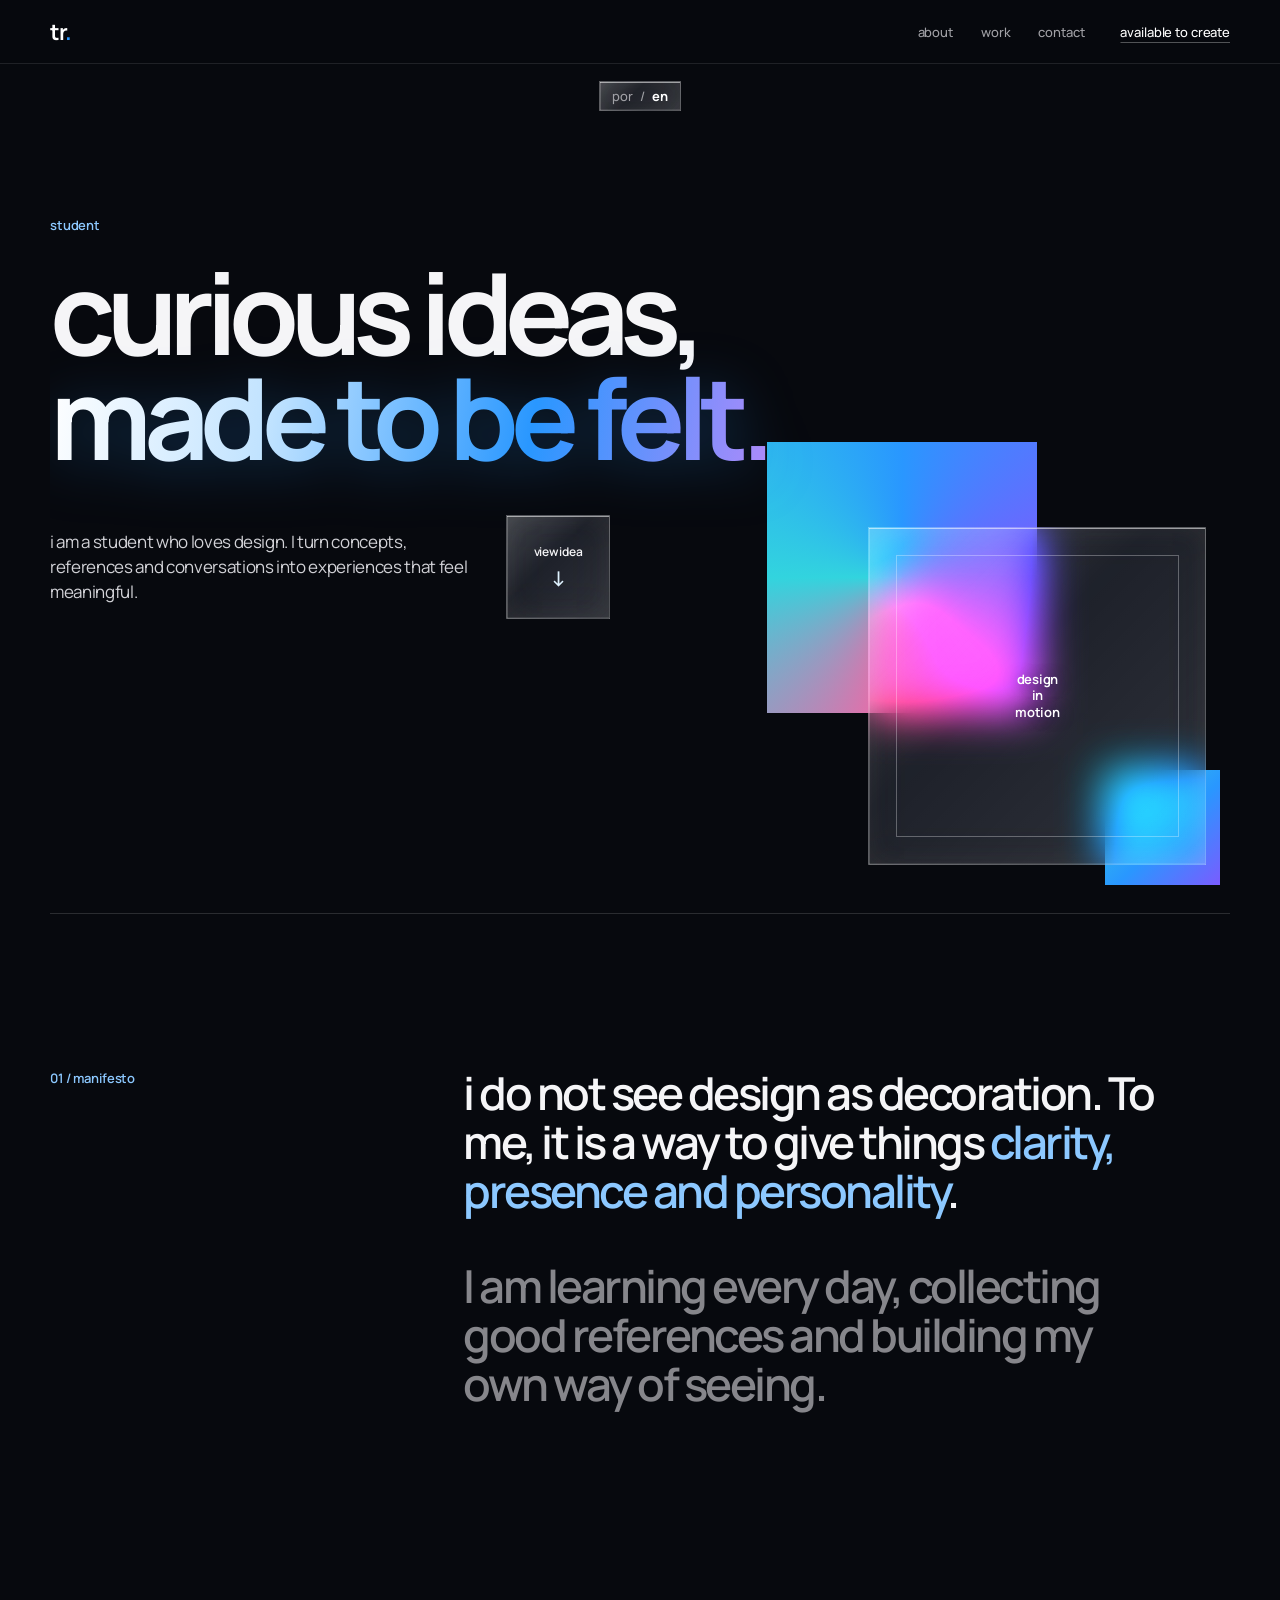
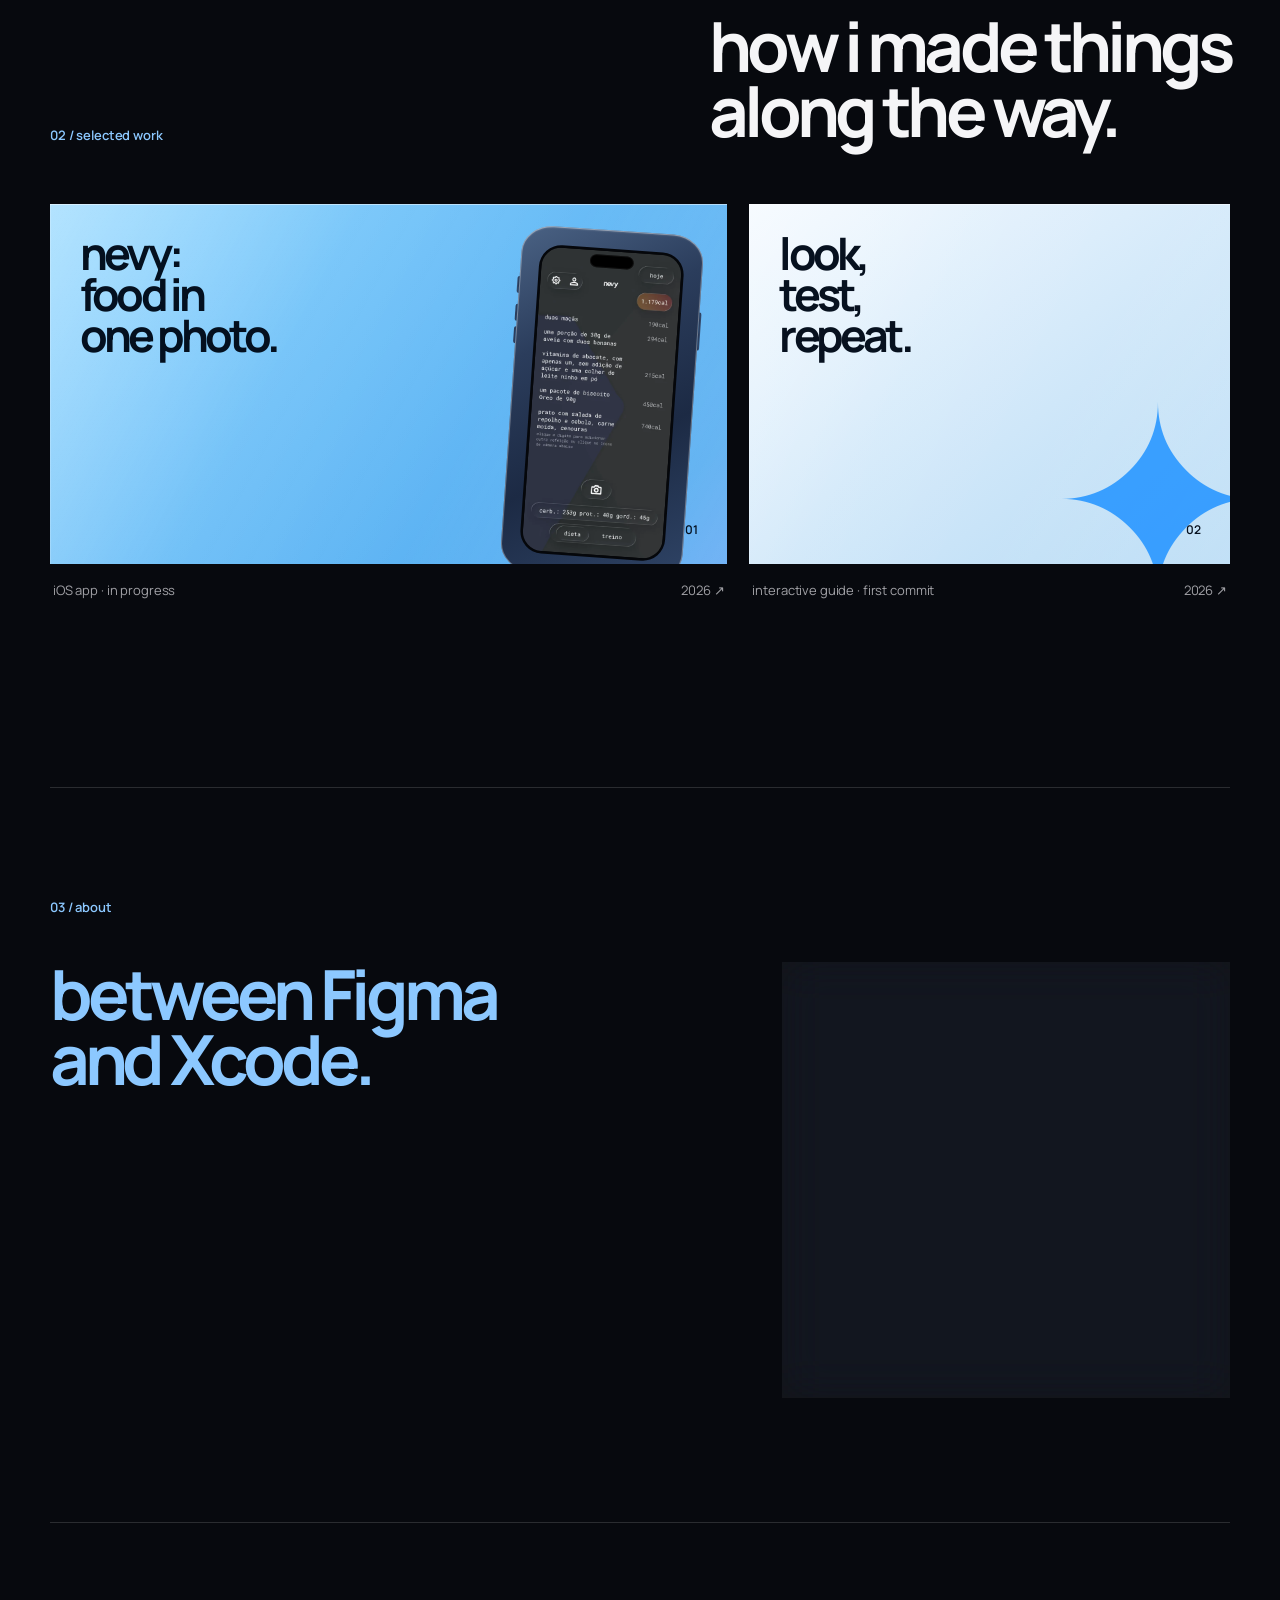
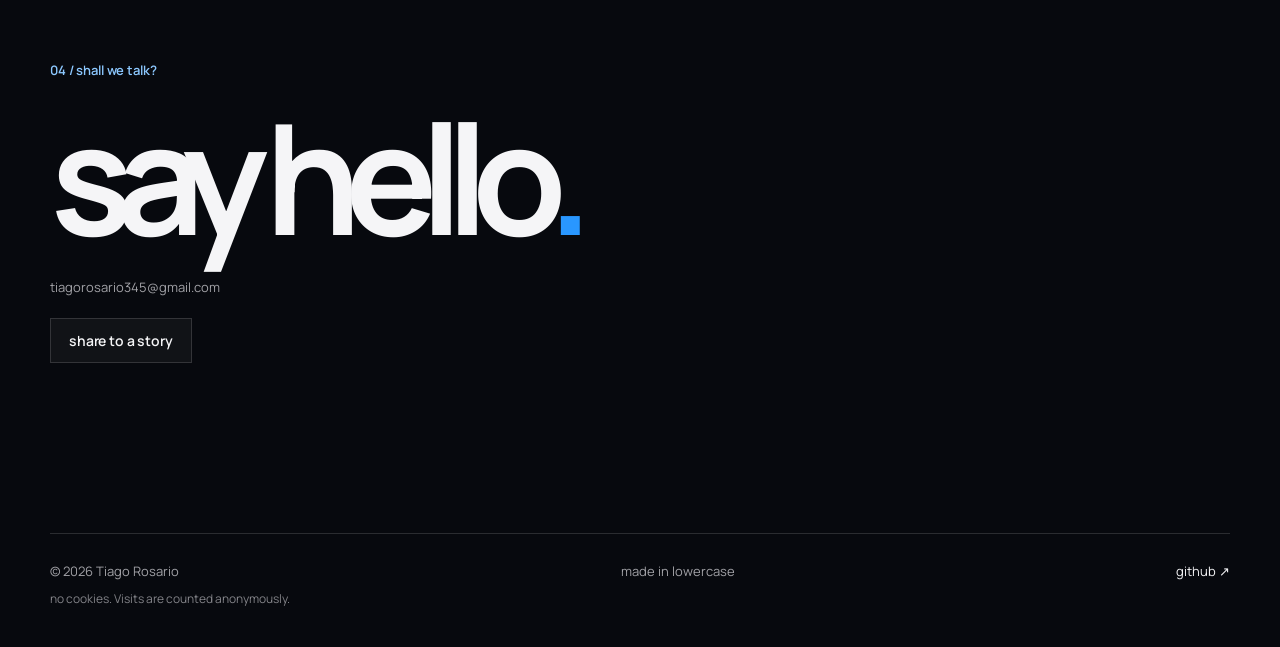
==== index.html @ 3b285ebf "nevy landing: moldura do aparelho mais fina, remove eyebrow do topo e item 'sem rastreamento' Co-Aut" ====
<!doctype html>
<html lang="pt-br">
  <head>
    <meta charset="UTF-8" />
    <meta name="viewport" content="width=device-width, initial-scale=1.0" />
    <title data-i18n="title.index">Tiago Rosario · portfólio</title>
    <meta name="description" content="portfólio de Tiago Rosario, estudante de Ciência da Computação que desenha e programa. Destaque para o nevy, um app iOS em construção." data-i18n-attr="content:meta.index" />
    <link rel="canonical" href="https://tithr.github.io/portfolio/" />
    <meta property="og:type" content="website" />
    <meta property="og:site_name" content="Tiago Rosario" />
    <meta property="og:locale" content="pt_BR" />
    <meta property="og:locale:alternate" content="en_US" />
    <meta property="og:url" content="https://tithr.github.io/portfolio/" />
    <meta property="og:title" content="Tiago Rosario · portfólio" />
    <meta property="og:description" content="estudante de Ciência da Computação que desenha e programa. Destaque para o nevy, um app iOS em construção." />
    <meta property="og:image" content="https://tithr.github.io/portfolio/img/og/home.jpg" />
    <meta property="og:image:width" content="1200" />
    <meta property="og:image:height" content="630" />
    <meta property="og:image:alt" content="ideias curiosas, feitas para sentir. Portfólio de Tiago Rosario, com a tela do nevy." />
    <meta name="twitter:card" content="summary_large_image" />
    <meta name="theme-color" content="#07090e" />
    <link rel="icon" type="image/svg+xml" href="favicon.svg" />
    <link rel="preload" href="fonts/manrope.woff2" as="font" type="font/woff2" crossorigin />
    <link rel="stylesheet" href="styles.css?v=41" />
    <script type="application/ld+json">
      {
        "@context": "https://schema.org",
        "@type": "Person",
        "name": "Tiago Rosario",
        "url": "https://tithr.github.io/portfolio/",
        "description": "Estudante de Ciência da Computação no Espírito Santo, entre o design e o desenvolvimento iOS.",
        "knowsAbout": ["SwiftUI", "iOS", "UI/UX", "Figma", "HTML", "CSS", "JavaScript"],
        "sameAs": ["https://github.com/tithr"]
      }
    </script>
  </head>
  <body>
    <a class="skip" href="#conteudo" data-i18n="skip">pular para o conteúdo</a>
    <header class="nav wrap">
      <a class="mark" href="#inicio" aria-label="voltar ao início" data-i18n-attr="aria-label:aria.home">tr<span>.</span></a>
      <nav aria-label="navegação principal" data-i18n-attr="aria-label:aria.nav">
        <a href="#sobre" data-i18n="nav.about">sobre</a>
        <a href="#trabalhos" data-i18n="nav.work">trabalhos</a>
        <a href="#contato" data-i18n="nav.contact">contato</a>
      </nav>
      <a class="status" href="#contato" data-i18n="nav.status">disponível para criar</a>
    </header>
    <div class="lang-switch" role="group" aria-label="idioma" data-i18n-attr="aria-label:aria.lang"><button type="button" data-lang="pt" aria-pressed="true">por</button><span>/</span><button type="button" data-lang="en" aria-pressed="false">en</button></div>

    <main id="conteudo">
      <section class="hero wrap" id="inicio">
        <p class="eyebrow" data-i18n="hero.eyebrow">estudante</p>
        <h1 data-i18n="hero.title">ideias curiosas,<br /><em>feitas para sentir.</em></h1>
        <div class="hero-bottom">
          <p data-i18n="hero.text">sou estudante e apaixonado por design. Gosto de transformar conceitos, referências e conversas em experiências que fazem sentido.</p>
          <a class="round-link" href="#trabalhos" data-i18n="hero.cta">ver ideia <span>↓</span></a>
        </div>
        <div class="orb" aria-hidden="true"><span data-i18n="hero.orb">design<br />em<br />movimento</span></div>
      </section>

      <section class="intro wrap" id="manifesto">
        <p class="eyebrow" data-i18n="intro.eyebrow">01 / manifesto</p>
        <div class="intro-copy">
          <p data-i18n="intro.p1">não vejo o design como decoração. Para mim, ele é uma forma de <strong>dar clareza, presença e personalidade</strong> às coisas.</p>
          <p data-i18n="intro.p2">Estou aprendendo todos os dias, colecionando boas referências e criando meu próprio jeito de olhar.</p>
        </div>
      </section>

      <section class="work wrap" id="trabalhos">
        <div class="section-title">
          <p class="eyebrow" data-i18n="work.eyebrow">02 / selecionados</p>
          <h2 data-i18n="work.title">como fiz<br />por aí.</h2>
        </div>
        <div class="projects">
          <a class="project project-one" href="nevy">
            <div class="project-art"><span data-i18n="p1.art">nevy:<br />comida<br />numa foto.</span><span class="phone project-shot"><span class="phone-screen"><img src="img/nevy/03-hoje.webp" alt="" width="402" height="874" loading="lazy" /></span></span><b>01</b></div>
            <div class="project-info"><span data-i18n="p1.info">app iOS · em construção</span><span>2026 ↗</span></div>
          </a>
          <a class="project project-three" href="primeiro-commit">
            <div class="project-art"><span data-i18n="p3.art">olhar,<br />testar,<br />refazer.</span><b>02</b></div>
            <div class="project-info"><span data-i18n="p3.info">guia interativo · primeiro commit</span><span>2026 ↗</span></div>
          </a>
        </div>
      </section>

      <section class="nevy wrap" id="sobre">
        <p class="eyebrow" data-i18n="about.eyebrow">03 / sobre</p>
        <div class="nevy-grid">
          <h2 data-i18n="about.title">entre o Figma<br />e o Xcode.</h2>
          <div>
            <p data-i18n="about.p1">sou Tiago, estudante de Ciência da Computação no Espírito Santo. Aprendi Swift e SwiftUI do zero construindo o <strong>nevy</strong>, e é nele que dá para ver como eu trabalho: desenho a tela, escrevo o código e testo até fazer sentido.</p>
            <p data-i18n="about.p2">uso este site para mostrar o processo, não só o resultado.</p>
            <dl class="about-stack">
              <dt data-i18n="about.stack.t">uso no dia a dia</dt>
              <dd data-i18n="about.stack.d">SwiftUI, Xcode, Figma, HTML, CSS, JavaScript e git</dd>
            </dl>
            <div class="about-links">
              <a class="nevy-sign" href="nevy-case" data-i18n="nevy.link">ver o case do <b>nevy</b> ↗</a>
              <a class="nevy-sign" href="https://github.com/tithr" target="_blank" rel="noreferrer" data-i18n-skip><b>github</b> ↗</a>
            </div>
          </div>
        </div>
      </section>

      <section class="contact wrap" id="contato">
        <p class="eyebrow" data-i18n="contact.eyebrow">04 / vamos conversar?</p>
        <a href="mailto:tiagorosario345@gmail.com" data-i18n="contact.cta">dizer oi<span>.</span></a>
        <p class="contact-note">tiagorosario345@gmail.com</p>
        <button class="share" type="button" data-share="img/story/home.jpg" data-share-url="https://tithr.github.io/portfolio/"><span data-i18n="share.btn">compartilhar no story</span></button><span class="share-note" role="status" aria-live="polite"></span>
      </section>
    </main>

    <footer class="wrap">
      <span>© 2026 Tiago Rosario</span>
      <span data-i18n="footer.made">feito em minúsculas</span>
      <a href="https://github.com/tithr" target="_blank" rel="noreferrer">github ↗</a>
      <span class="footer-note" data-i18n="footer.privacy">sem cookies. As visitas são contadas de forma anônima.</span>
    </footer>
    <script src="i18n.js?v=12"></script>
    <script src="lenis.min.js"></script>
    <script src="site.js?v=2"></script>
  </body>
</html>
---- styles.css ----
/* ============ base ============ */
@font-face { font-family: Manrope; font-style: normal; font-weight: 200 800; font-display: swap; src: url(fonts/manrope.woff2) format("woff2"); }
@property --ang { syntax: "<angle>"; inherits: false; initial-value: 0deg; }

:root {
  color-scheme: dark;
  --bg: #07090e;
  --ink: #f5f5f7;
  --muted: #a1a1a6;
  --acid: #2997ff;
  --sky: #8cc8ff;
  --line: rgba(255, 255, 255, .14);
  --sans: -apple-system, BlinkMacSystemFont, "SF Pro Display", "SF Pro Text", Manrope, "Helvetica Neue", Arial, sans-serif;
  --mono: ui-monospace, SFMono-Regular, Menlo, Consolas, monospace;
  --sheen: linear-gradient(118deg, rgba(255,255,255,.34), rgba(255,255,255,.04) 36%, rgba(255,255,255,0) 62%, rgba(255,255,255,.16));
}

/* sem cantos arredondados; o iPhone é a única exceção (seletores com classe vencem o *) */
*, *::before, *::after { box-sizing: border-box; border-radius: 0; }
html { scroll-behavior: smooth; scroll-padding-top: 88px; }
html.lenis, html.lenis body { height: auto; }
html.lenis { scroll-behavior: auto; }
body { margin: 0; min-width: 320px; background: var(--bg); color: var(--ink); font-family: var(--sans); font-size: 16px; -webkit-font-smoothing: antialiased; text-rendering: optimizeLegibility; }
a { color: inherit; text-decoration: none; }
h1, h2, p { margin-top: 0; }
.wrap { width: min(1180px, calc(100% - 48px)); margin: auto; }
:focus-visible { outline: 2px solid var(--sky); outline-offset: 3px; }
.skip { position: absolute; left: 16px; top: -64px; z-index: 30; padding: 10px 14px; background: var(--acid); color: #fff; font-size: 13px; font-weight: 600; transition: top .2s; }
.skip:focus { top: 12px; }

/* ============ vidro ============ */
.lang-switch, .round-link, .orb, .nevy-grid > div {
  background-color: rgba(255,255,255,.05);
  background-image: linear-gradient(135deg, rgba(255,255,255,.2), rgba(255,255,255,.05) 42%, rgba(255,255,255,.12));
  border: 1px solid rgba(255,255,255,.22);
  box-shadow:
    inset 0 1px 0 rgba(255,255,255,.55),
    inset 1px 0 0 rgba(255,255,255,.2),
    inset 0 -1px 0 rgba(255,255,255,.1),
    inset 0 0 24px rgba(255,255,255,.06);
  -webkit-backdrop-filter: blur(22px) saturate(190%) brightness(1.08);
  backdrop-filter: blur(22px) saturate(190%) brightness(1.08);
}

/* ============ navegação e idioma ============ */
.nav {
  position: sticky; top: 0; z-index: 20; width: 100%; height: 64px; margin: 0;
  padding: 0 max(24px, calc((100% - 1180px) / 2));
  display: flex; align-items: center; gap: 36px;
  font-size: 13px; font-weight: 500; letter-spacing: -.01em;
  background: rgba(7,9,14,.97);
  border-bottom: 1px solid rgba(255,255,255,.1);
  transform: translateZ(0);
}
.mark { margin-right: auto; color: #fff; font-size: 22px; font-weight: 700; letter-spacing: -1px; line-height: 1; }
.mark span, .contact a span { color: var(--acid); }
.nav nav { display: flex; gap: 28px; }
nav a { color: var(--muted); transition: color .2s; }
nav a:hover { color: #fff; }
.status { white-space: nowrap; color: #fff; text-decoration: underline; text-decoration-color: rgba(255,255,255,.3); text-underline-offset: 5px; transition: text-decoration-color .2s; }
.status:hover { text-decoration-color: #fff; }
.lang-switch { display: flex; align-items: center; justify-content: center; gap: 4px; width: max-content; margin: 17px auto 0; padding: 1px 9px; color: var(--muted); font-size: 13px; font-weight: 500; letter-spacing: -.01em; }
/* alvo de toque de pelo menos 24 px sem mudar o tamanho da cápsula */
.lang-switch button { min-height: 24px; border: 0; padding: 4px 3px; background: none; color: inherit; font: inherit; cursor: pointer; transition: color .2s; }
.lang-switch button[aria-pressed="true"] { color: #fff; font-weight: 700; }
.lang-switch button:hover { color: var(--sky); }

/* ============ home: hero ============ */
.hero { --s: min(29vw, 338px); position: relative; isolation: isolate; overflow: hidden; min-height: calc(100svh - 98px); padding: 105px 0 88px; }
.eyebrow { margin: 0; color: var(--sky); font-size: 13px; font-weight: 600; letter-spacing: -.01em; text-transform: lowercase; }
h1 { position: relative; z-index: 1; max-width: 1050px; margin: 25px 0 45px; font-size: clamp(57px, 8.85vw, 132px); font-weight: 700; letter-spacing: -.075em; line-height: .93; }
h1 em {
  display: inline-block; font-style: normal; color: transparent;
  background-image: linear-gradient(100deg, #fff 0%, #bfe2ff 16%, #2997ff 34%, #a78bfa 50%, #ff8ac0 64%, #6fe3ee 80%, #fff 100%);
  background-size: 200% 100%;
  -webkit-background-clip: text; background-clip: text;
  filter: drop-shadow(0 8px 28px rgba(41,151,255,.28));
  animation: shine 9s linear infinite;
}
.hero-bottom { position: relative; z-index: 1; display: flex; align-items: center; gap: 34px; max-width: 560px; }
.hero-bottom p { margin: 0; color: #d2d2d7; font-size: 17px; letter-spacing: -.02em; line-height: 1.48; }
.round-link { flex: none; width: 104px; height: 104px; display: flex; flex-direction: column; justify-content: center; align-items: center; font-size: 12px; font-weight: 600; letter-spacing: -.02em; transition: transform .3s; }
.round-link span { margin-top: 3px; font-size: 21px; color: #dff2ff; }
.round-link:hover { transform: translateY(-3px); }

.hero::before, .hero::after { content: ""; position: absolute; z-index: -1; pointer-events: none; }
.hero::before {
  width: calc(var(--s) * .8); height: calc(var(--s) * .8);
  right: calc(2% + var(--s) * .5); bottom: calc(6% + var(--s) * .45);
  background: conic-gradient(from var(--ang), #2997ff, #7a5cff, #ff5fa2, #32d4de, #2997ff);
  animation: spin 14s linear infinite;
}
.hero::after {
  width: calc(var(--s) * .34); height: calc(var(--s) * .34);
  right: calc(2% - var(--s) * .04); bottom: calc(6% - var(--s) * .06);
  background: linear-gradient(135deg, #32d4de, #2997ff 55%, #7a5cff);
  animation: spin 14s linear infinite reverse;
}
.orb { position: absolute; right: 2%; bottom: 6%; width: var(--s); aspect-ratio: 1; overflow: hidden; animation: drift 12s ease-in-out infinite; }
.orb::before { content: ""; position: absolute; inset: 8%; border: 1px solid rgba(255,255,255,.3); }
.orb span { position: absolute; inset: 0; display: flex; align-items: center; justify-content: center; text-align: center; color: #fff; font-size: 13px; font-weight: 650; letter-spacing: -.02em; line-height: 1.3; text-shadow: 0 1px 14px rgba(0,20,60,.55); }

/* ============ home: manifesto ============ */
.intro { display: grid; grid-template-columns: 1fr 2fr; gap: 30px; padding: 155px 0; border-top: 1px solid var(--line); }
.intro-copy { max-width: 700px; }
.intro-copy p { color: #86868b; font-size: clamp(29px, 3.55vw, 48px); font-weight: 600; letter-spacing: -.055em; line-height: 1.08; }
.intro-copy p:first-child { color: var(--ink); }
.intro-copy strong { color: var(--sky); font-weight: 600; }

/* ============ home: trabalhos ============ */
.work { padding: 5px 0 150px; }
.section-title { display: flex; justify-content: space-between; align-items: end; margin-bottom: 60px; }
.section-title h2, .nevy h2 { margin: 0; font-size: clamp(43px, 5.4vw, 76px); font-weight: 700; letter-spacing: -.07em; line-height: .94; }

.projects { display: grid; grid-template-columns: 1.17fr .83fr; gap: 22px; }
.project { display: block; }
.project-three { grid-column: 2; }
.project-art {
  position: relative; overflow: hidden; height: 360px; padding: 30px;
  background-image: var(--sheen), var(--tint);
  background-size: 100% 100%, 220% 220%;
  background-position: 0 0, 0% 0%;
  box-shadow: inset 0 1px 0 rgba(255,255,255,.5), inset 1px 0 0 rgba(255,255,255,.18);
  animation: pan 16s ease-in-out infinite alternate;
  transition: transform .38s cubic-bezier(.2,.8,.2,1);
}
.project:hover .project-art { transform: translateY(-8px); }
.project-art span { position: relative; z-index: 1; font-size: clamp(30px, 3.5vw, 52px); font-weight: 700; letter-spacing: -.085em; line-height: .87; }
.project-art b { position: absolute; z-index: 1; right: 29px; bottom: 26px; font-size: 12px; font-weight: 600; }
.project-info { display: flex; justify-content: space-between; padding: 17px 3px 38px; color: var(--muted); font-size: 13px; letter-spacing: -.01em; }

.project-one .project-art { --tint: linear-gradient(135deg, #8cd5ff, #50aaf0 40%, #7a8cff 70%, #32d4de); color: #04101f; }
.project-shot.phone { --pw: 140px; position: absolute; z-index: 1; right: 34px; top: 26px; width: 140px; transform: rotate(4deg); transition: transform .38s cubic-bezier(.2,.8,.2,1); }
.project:hover .project-shot { transform: rotate(0) translateY(-4px); }

.project-three .project-art { --tint: linear-gradient(145deg, #f3f9ff, #b7dbf5 45%, #d9ccff 75%, #bff3f6); color: #07111f; }
.project-three .project-art::after { content: "✦"; position: absolute; right: -35px; bottom: -105px; font-size: 255px; color: rgba(41,151,255,.9); }


/* ============ home: sobre ============ */
.nevy { padding: 110px 0 125px; border-top: 1px solid var(--line); border-bottom: 1px solid var(--line); }
.nevy-grid { display: grid; grid-template-columns: 1.2fr .8fr; gap: 60px; margin-top: 46px; align-items: start; }
.nevy h2, .nevy-grid strong { color: var(--sky); }
.nevy-grid > div { padding: 40px 36px 36px; }
.nevy-grid p { max-width: 400px; margin-bottom: 30px; color: #d2d2d7; font-size: 17px; letter-spacing: -.015em; line-height: 1.55; }
.nevy-grid strong { font-weight: 600; }
.nevy-sign { color: var(--muted); font-size: 13px; transition: color .2s; }
.nevy-sign b { color: var(--ink); font-weight: 600; }
.nevy-sign:hover, .nevy-sign:hover b { color: var(--sky); }
.about-stack { margin: 0 0 30px; padding: 18px 0 0; border-top: 1px solid var(--line); }
.about-stack dt { color: var(--sky); font-size: 12px; font-weight: 600; }
.about-stack dd { margin: 6px 0 0; color: #d2d2d7; font-size: 15px; line-height: 1.5; }
.about-links { display: flex; flex-wrap: wrap; gap: 22px; }

/* ============ contato e rodapé ============ */
.contact { padding: 138px 0; }
.contact a { display: inline-block; margin-top: 30px; font-size: clamp(72px, 12vw, 174px); font-weight: 700; letter-spacing: -.11em; line-height: .88; transition: color .25s, transform .25s; }
.contact a:hover { color: var(--sky); transform: translateX(7px); }
.contact-note { margin: 34px 0 0; color: var(--muted); font-size: 13px; }
.share { display: inline-block; margin-top: 22px; padding: 12px 18px; border: 1px solid var(--line); background: rgba(255,255,255,.04); color: var(--ink); font: inherit; font-size: 14px; font-weight: 600; letter-spacing: -.01em; cursor: pointer; transition: border-color .2s, color .2s; }
.share:hover { border-color: var(--sky); color: var(--sky); }
.share[aria-busy="true"] { opacity: .6; cursor: progress; }
.share-note { display: block; min-height: 20px; margin-top: 12px; color: var(--muted); font-size: 13px; }
.case-next .share { margin-top: 28px; }

footer { display: flex; flex-wrap: wrap; row-gap: 10px; justify-content: space-between; padding: 28px 0 40px; color: var(--muted); border-top: 1px solid var(--line); font-size: 13px; }
footer a { color: var(--ink); }
.footer-note { flex-basis: 100%; font-size: 12px; opacity: .8; }

/* ============ case ============ */
.case-hero { padding: 72px 0 40px; }
.case-back { display: inline-block; margin-bottom: 40px; color: var(--muted); font-size: 13px; transition: color .2s; }
.case-back:hover { color: #fff; }
.case-hero h1 { margin: 18px 0 26px; }
.case-hero h1 span { color: var(--acid); }
.case-lead { max-width: 640px; color: #d2d2d7; font-size: clamp(20px, 2.2vw, 26px); letter-spacing: -.03em; line-height: 1.35; }
.case-meta { display: grid; grid-template-columns: repeat(4, 1fr); gap: 1px; margin: 54px 0 0; background: var(--line); border: 1px solid var(--line); }
.case-meta div { padding: 18px 20px; background: var(--bg); }
.case-meta dt { color: var(--sky); font-size: 12px; font-weight: 600; }
.case-meta dd { margin: 6px 0 0; color: #d2d2d7; font-size: 14px; }
.case-strip { display: grid; grid-template-columns: repeat(3, 1fr); gap: 22px; margin-top: 64px; }
.case-strip figure, .case-decision figure { margin: 0; }
.case-strip figure:nth-child(2) { transform: translateY(-36px); }

.case-section { display: grid; grid-template-columns: 1fr 2fr; gap: 30px; padding: 110px 0 0; }
.case-copy h2 { margin: 0 0 22px; font-size: clamp(32px, 4vw, 54px); font-weight: 700; letter-spacing: -.06em; line-height: 1; }
.case-copy p { max-width: 620px; color: #d2d2d7; font-size: 17px; letter-spacing: -.015em; line-height: 1.55; }
.case-question { color: var(--sky); }

.case-num { color: var(--acid); font-size: 13px; font-weight: 600; }
.case-decision { display: grid; grid-template-columns: minmax(0, 300px) minmax(0, 1fr); gap: 64px; align-items: center; padding: 90px 0 0; }
.case-decision h3 { margin: 10px 0 18px; font-size: clamp(26px, 3vw, 38px); font-weight: 700; letter-spacing: -.05em; line-height: 1.05; }
.case-decision p { max-width: 480px; color: #d2d2d7; font-size: 17px; letter-spacing: -.015em; line-height: 1.55; }
.case-decision-flip { grid-template-columns: minmax(0, 1fr) minmax(0, 1fr); }
.case-decision-flip > div:last-child { order: -1; }
.case-pair { display: grid; grid-template-columns: 1fr 1fr; gap: 18px; }
.case-decision-trio { grid-template-columns: minmax(0, 330px) minmax(0, 1fr); }
.case-trio { display: grid; grid-template-columns: repeat(3, minmax(0, 1fr)); gap: 18px; }
.case-trio figure { margin: 0; }
.case-decision-flip.case-decision-trio { grid-template-columns: minmax(0, 330px) minmax(0, 1fr); }

.case-notes { display: grid; grid-template-columns: repeat(3, 1fr); gap: 1px; margin-top: 70px; padding: 0; background: var(--line); border: 1px solid var(--line); }
.case-notes article { padding: 30px 28px 34px; background: var(--bg); }
.case-notes h3 { margin: 10px 0 16px; font-size: clamp(22px, 2.2vw, 28px); font-weight: 700; letter-spacing: -.045em; line-height: 1.08; }
.case-notes p { margin: 0; color: #d2d2d7; font-size: 15.5px; letter-spacing: -.01em; line-height: 1.58; }
.case-code { margin-top: 28px; }
.case-code pre { margin: 0; padding: 22px 26px; overflow-x: auto; border: 1px solid var(--line); background: rgba(255,255,255,.03); color: #d2d2d7; font: 13.5px/1.75 var(--mono); }
.case-code p { margin: 10px 0 0; color: var(--muted); font-size: 12px; }

.case-timeline { grid-column: 2; display: grid; margin: 0; padding: 0; list-style: none; counter-reset: fase; border-top: 1px solid var(--line); }
.case-timeline li { counter-increment: fase; display: grid; grid-template-columns: 44px 160px 1fr auto; gap: 12px; padding: 18px 0; border-bottom: 1px solid var(--line); font-size: 15px; }
.case-timeline li::before { content: counter(fase, decimal-leading-zero); color: var(--muted); font-size: 13px; }
.case-timeline b { font-weight: 600; }
.case-timeline span { color: var(--muted); }
.case-timeline i { color: var(--sky); font-size: 13px; font-style: normal; }

.case-next { padding: 130px 0 120px; }
.case-next a { display: inline-block; margin-top: 24px; font-size: clamp(54px, 9vw, 128px); font-weight: 700; letter-spacing: -.09em; line-height: .9; transition: color .25s, transform .25s; }
.case-next a span { color: var(--acid); }
.case-next a:hover { color: var(--sky); transform: translateX(7px); }
.case-next a.case-more { display: block; width: max-content; margin-top: 48px; color: var(--muted); font-size: 15px; font-weight: 500; letter-spacing: -.01em; line-height: 1.4; }
.case-more b { color: var(--ink); font-weight: 600; }
.case-next a.case-more:hover, .case-more:hover b { color: var(--sky); transform: none; }

/* ============ iPhone (única peça com cantos arredondados) ============ */
.phone { position: relative; display: block; margin: 0; padding: 3.1%; aspect-ratio: 402 / 874; box-sizing: content-box;
  border-radius: 17% / 7.9%;
  background: linear-gradient(150deg, #4a6284 0%, #2b3d5c 30%, #1c2a44 62%, #2f4466 100%);
  box-shadow: inset 0 0 0 1px rgba(255,255,255,.28), inset 0 1px 2px rgba(255,255,255,.35); }
.phone::before { content: ""; position: absolute; right: -1.1%; top: 22%; width: 1.3%; height: 11%; border-radius: 0 4px 4px 0; background: linear-gradient(90deg, #22324f, #3a5275); }
.phone::after { content: ""; position: absolute; left: -1.1%; top: 15%; width: 1.3%; height: 5%; border-radius: 4px 0 0 4px; background: linear-gradient(270deg, #22324f, #3a5275);
  box-shadow: 0 calc(var(--pw, 300px) * .2) 0 #2b3d5c, 0 calc(var(--pw, 300px) * .36) 0 #2b3d5c; }
.phone-screen { position: relative; display: block; height: 100%; overflow: hidden; border-radius: 14% / 6.5%; background: #000; box-shadow: 0 0 0 2.5px #05070b; }
.phone-screen img { display: block; width: 100%; height: 100%; object-fit: cover; border: 0; border-radius: 0; }
.phone-screen::after { content: ""; position: absolute; left: 34.5%; top: 1.4%; width: 31%; height: 4.1%; border-radius: 999px; background: #000; box-shadow: inset 0 0 0 1px rgba(255,255,255,.06); }
.case-trio .phone { --pw: 240px; } .case-strip .phone { --pw: 340px; } .case-decision .phone { --pw: 300px; } .case-pair .phone { --pw: 260px; }

/* ============ primeiro commit ============ */
.guide { padding: 110px 0 0; }
.guide-head { margin-bottom: 34px; }
.guide-head h2 { margin: 18px 0 0; font-size: clamp(32px, 4vw, 54px); font-weight: 700; letter-spacing: -.06em; line-height: 1; }
.guide-bar { display: flex; align-items: center; gap: 18px; padding: 16px 20px; border: 1px solid var(--line); background: #10141b; position: sticky; top: 74px; z-index: 5; }
.guide-track { flex: 1; height: 3px; background: rgba(255,255,255,.14); }
.guide-fill { display: block; height: 100%; width: 0; background: var(--acid); transition: width .35s cubic-bezier(.2,.8,.2,1); }
.guide-count { margin: 0; color: var(--muted); font-size: 13px; white-space: nowrap; }
.guide-count b { color: var(--ink); font-weight: 600; }
.guide-reset { border: 1px solid var(--line); background: none; color: var(--muted); font: inherit; font-size: 12px; padding: 6px 12px; cursor: pointer; transition: color .2s, border-color .2s; }
.guide-reset:hover { color: var(--ink); border-color: rgba(255,255,255,.4); }

.steps { margin: 0; padding: 0; list-style: none; border-top: 1px solid var(--line); }
.step { border-bottom: 1px solid var(--line); }
.step-head { display: grid; grid-template-columns: 54px 1fr 24px; align-items: center; gap: 12px; width: 100%; padding: 26px 4px; border: 0; background: none; color: inherit; font: inherit; text-align: left; cursor: pointer; }
.step-num { color: var(--muted); font-size: 13px; font-weight: 600; transition: color .2s; }
.step.is-done .step-num { color: var(--acid); }
.step.is-done .step-num::after { content: " ✓"; }
.step-title { font-size: clamp(19px, 2.2vw, 26px); font-weight: 700; letter-spacing: -.04em; line-height: 1.15; }
.step-chevron { color: var(--muted); font-size: 14px; transition: transform .25s; }
.step.is-open .step-chevron { transform: rotate(180deg); }
.step-body { display: none; padding: 0 4px 34px 70px; }
.step.is-open .step-body { display: block; }
.step-body p { max-width: 620px; margin: 0 0 18px; color: #d2d2d7; font-size: 17px; letter-spacing: -.015em; line-height: 1.55; }
.step-body .step-note { color: var(--muted); font-size: 15px; }
.step-body code { font-family: var(--mono); font-size: .92em; }
.step-body p code { color: var(--sky); }

.code { position: relative; display: flex; align-items: flex-start; gap: 16px; margin: 0 0 18px; padding: 18px 20px; border: 1px solid var(--line); background: rgba(255,255,255,.04); max-width: 620px; }
.code code { flex: 1; white-space: pre-wrap; word-break: break-word; color: var(--sky); line-height: 1.7; }
.copy { flex-shrink: 0; border: 1px solid var(--line); background: none; color: var(--muted); font: inherit; font-size: 12px; padding: 5px 11px; cursor: pointer; transition: color .2s, border-color .2s; }
.copy:hover { color: var(--ink); border-color: rgba(255,255,255,.4); }

.fields { display: grid; grid-template-columns: 1fr 1fr; gap: 14px; max-width: 620px; margin: 0 0 18px; }
.fields label { display: grid; gap: 7px; color: var(--muted); font-size: 12px; }
.fields input { padding: 11px 13px; border: 1px solid var(--line); background: rgba(255,255,255,.04); color: var(--ink); font: inherit; font-size: 15px; }
.fields input:focus { outline: 2px solid var(--sky); outline-offset: 1px; }

.step-check { display: inline-flex; align-items: center; gap: 11px; margin-top: 6px; color: var(--ink); font-size: 15px; cursor: pointer; }
.step-check input { width: 18px; height: 18px; accent-color: var(--acid); cursor: pointer; }
.guide-done { margin: 40px 0 0; padding: 22px 24px; border: 1px solid rgba(41,151,255,.45); background: rgba(41,151,255,.09); color: var(--sky); font-size: 17px; }

/* ============ animações ============ */
@keyframes shine { to { background-position: 200% 0; } }
@keyframes spin { to { --ang: 360deg; } }
@keyframes drift { 50% { transform: translate(-12px, -14px) rotate(3deg); } }
@keyframes pan { to { background-position: 0 0, 100% 100%; } }

/* site.js marca com .is-paused o que está fora da tela */
.hero.is-paused::before, .hero.is-paused::after, .hero.is-paused .orb, .hero.is-paused h1 em,
.project-art.is-paused, .scroll-screen.is-paused .scroll-track img { animation-play-state: paused; }

/* ============ página 404 ============ */
.lost { min-height: calc(100svh - 160px); padding: 110px 0 90px; }
.lost p:not(.eyebrow) { max-width: 520px; color: #d2d2d7; font-size: 17px; line-height: 1.55; }
.lost .case-more { display: inline-block; margin-top: 18px; color: var(--muted); font-size: 15px; }
.lost .case-more:hover, .lost .case-more:hover b { color: var(--sky); }
.lost .case-more b { color: var(--ink); font-weight: 600; }

/* ============ preferências do sistema ============ */
@media (prefers-reduced-motion: reduce) {
  html { scroll-behavior: auto; }
  .hero::before, .hero::after, .orb, h1 em, .project-art { animation: none; }
}
@media (prefers-reduced-transparency: reduce) {
  .lang-switch, .round-link, .orb, .nevy-grid > div { -webkit-backdrop-filter: none; backdrop-filter: none; background-color: #121821; }
}
@supports not ((backdrop-filter: blur(1px)) or (-webkit-backdrop-filter: blur(1px))) {
  .lang-switch, .round-link, .orb, .nevy-grid > div { background-color: rgba(18,24,33,.88); }
}


/* ============ nevy: landing ============ */
.lp-hero { display: grid; grid-template-columns: minmax(0, 1.05fr) minmax(0, .95fr); gap: 56px; align-items: center; padding: 76px 0 40px; }
.lp-hero h1 { margin: 18px 0 24px; font-size: clamp(42px, 6.2vw, 84px); letter-spacing: -.07em; line-height: .96; }
.lp-hero h1 span { color: var(--acid); }
.lp-cta { display: flex; flex-wrap: wrap; align-items: center; gap: 14px 26px; margin-top: 34px; }
.lp-btn { display: inline-block; padding: 16px 24px; background: var(--acid); color: #fff; font-size: 16px; font-weight: 700; letter-spacing: -.02em; transition: background .2s, transform .2s; }
.lp-btn:hover { background: #4aa8ff; transform: translateY(-2px); }
.lp-link { color: var(--muted); font-size: 15px; font-weight: 500; transition: color .2s; }
.lp-link:hover { color: var(--sky); }
.lp-trust { display: flex; flex-wrap: wrap; gap: 8px 22px; margin: 34px 0 0; padding: 0; list-style: none; color: var(--muted); font-size: 13px; }
.lp-trust li::before { content: "·"; margin-right: 8px; color: var(--acid); }
.lp-hero-art { position: relative; isolation: isolate; display: block; width: 100%; max-width: 470px; justify-self: end; aspect-ratio: 1 / 1.05; }
.lp-hero-art::before { content: ""; position: absolute; inset: 4% -6% 0; z-index: -1; background: radial-gradient(closest-side, rgba(41,151,255,.30), rgba(122,92,255,.12) 55%, transparent 100%); }
.lp-hero-art .phone { --pw: 300px; position: absolute; margin: 0; }
.lp-front { width: 54%; right: 4%; top: 0; z-index: 2; }
.lp-back { width: 46%; left: 0; top: 17%; z-index: 1; filter: brightness(.72); }
/* aparelho da landing: moldura fina e escura, sem inclinação */
.lp .phone { padding: 1.35%; border-radius: 15% / 7%; background: linear-gradient(160deg, #3a404c, #12151c 38%, #1d222c); box-shadow: inset 0 0 0 1px rgba(255,255,255,.2), 0 0 0 1px #000, 0 40px 70px -30px rgba(0,0,0,.9); }
.lp .phone::before { background: linear-gradient(90deg, #1d222c, #343b49); }
.lp .phone::after { background: linear-gradient(270deg, #1d222c, #343b49); box-shadow: 0 calc(var(--pw, 300px) * .2) 0 #232934, 0 calc(var(--pw, 300px) * .36) 0 #232934; }
.lp .phone-screen { border-radius: 13.6% / 6.3%; box-shadow: 0 0 0 1.5px #000; }
.lp-static .scroll-track img { position: absolute; left: 0; top: 0; width: 100%; height: auto; animation: none; }
.lp-section { padding: 120px 0 0; }
.lp-section h2 { max-width: 760px; margin: 14px 0 0; font-size: clamp(32px, 4.4vw, 58px); font-weight: 700; letter-spacing: -.065em; line-height: 1; }
.lp-steps { display: grid; grid-template-columns: repeat(3, minmax(0, 1fr)); gap: 20px; margin-top: 56px; }
.lp-steps article { position: relative; display: flex; flex-direction: column; overflow: hidden; padding: 30px 28px 0; border: 1px solid var(--line); background: radial-gradient(120% 70% at 50% 100%, rgba(41,151,255,.20), transparent 70%), #0b0e14; }
.lp-steps .case-num { order: 1; }
.lp-steps h3 { order: 2; margin: 8px 0 12px; font-size: clamp(22px, 2.3vw, 30px); font-weight: 700; letter-spacing: -.05em; line-height: 1.05; }
.lp-steps h3 { min-height: 2.1em; }
.lp-steps p { order: 3; min-height: 6.4em; max-width: 340px; margin: 0; color: #d2d2d7; font-size: 16px; letter-spacing: -.012em; line-height: 1.55; }
.lp-steps .phone { order: 4; --pw: 260px; width: 72%; max-width: 300px; margin: 36px auto -26%; flex: none; }
.lp-split { display: grid; grid-template-columns: minmax(0, .9fr) minmax(0, 1.1fr); gap: 64px; align-items: center; }
.lp-split-copy p:not(.eyebrow) { max-width: 520px; margin: 22px 0 0; color: #d2d2d7; font-size: 17px; letter-spacing: -.015em; line-height: 1.58; }
.lp-split .case-trio .phone { --pw: 220px; }
.lp-split-rev { grid-template-columns: minmax(0, 1fr) minmax(0, .9fr); }
.lp-duo { display: grid; grid-template-columns: repeat(2, minmax(0, 1fr)); gap: 22px; max-width: 520px; }
.lp-duo .phone { --pw: 240px; }
.lp-one { width: min(100%, 260px); margin: 0 auto; --pw: 260px; }
.lp-feats { display: grid; grid-template-columns: repeat(3, 1fr); gap: 1px; margin: 54px 0 0; padding: 0; list-style: none; background: var(--line); border: 1px solid var(--line); }
.lp-feats li { padding: 26px 26px 30px; background: var(--bg); }
.lp-feats b { display: block; margin-bottom: 10px; font-size: 19px; font-weight: 700; letter-spacing: -.04em; }
.lp-feats span { color: #c3c3c8; font-size: 15px; letter-spacing: -.01em; line-height: 1.55; }
.lp .case-section .case-copy p { max-width: 560px; }
.lp .case-timeline { margin-top: 10px; }
.lp-feats-col { grid-template-columns: minmax(0, 1fr); margin: 0; }
.lp-note { max-width: 460px; margin: 22px 0 0; color: var(--muted); font-size: 14px; line-height: 1.55; }
.lp-hero + .lp-section { padding-top: 90px; }
@media (max-width: 860px) {
  .lp-hero { grid-template-columns: minmax(0, 1fr); gap: 34px; padding-top: 48px; }
  .lp-hero-art { max-width: 420px; margin: 0 auto; width: 100%; }
  .lp-steps { grid-template-columns: minmax(0, 1fr); gap: 20px; }
  .lp-steps h3, .lp-steps p { min-height: 0; }
  .lp-steps .phone { width: 70%; max-width: 280px; margin-top: 34px; }
  .lp-split, .lp-split-rev { grid-template-columns: minmax(0, 1fr); gap: 40px; }
  .lp-split-rev .lp-split-copy { order: -1; }
  .lp-feats { grid-template-columns: repeat(2, 1fr); }
  .lp-section { padding-top: 90px; }
}
@media (max-width: 650px) {
  .lp-hero h1 { font-size: clamp(40px, 12.4vw, 64px); }
  .lp-btn { width: 100%; text-align: center; }
  .lp-feats { grid-template-columns: 1fr; }
  .lp .case-timeline { grid-column: 1; }
  .lp-split .case-trio { gap: 10px; }
  .lp .case-next a.case-more { width: auto; max-width: 100%; }
}

/* ============ tablet ============ */
@media (max-width: 860px) {
  .guide { padding-top: 80px; }
  .guide-bar { gap: 12px; padding: 13px 15px; top: 68px; }
  .guide-reset { display: none; }
  .step-head { grid-template-columns: 40px 1fr 20px; gap: 9px; padding: 22px 2px; }
  .step-body { padding: 0 2px 28px 0; }
  .code { flex-direction: column; gap: 12px; padding: 15px 16px; }
  .copy { align-self: flex-start; }
  .fields { grid-template-columns: 1fr; }
}

/* ============ celular ============ */
@media (max-width: 650px) {
  .wrap { width: min(100% - 32px, 1200px); }
  .nav, .nav.wrap { width: 100%; height: 56px; padding: 0 16px; gap: 16px; }
  .mark { font-size: 25px; }
  .nav nav { gap: 16px; }
  nav a { font-size: 12px; }
  .status { display: none; }
  .lang-switch { margin-top: 13px; }

  .hero { --s: min(66vw, 250px); min-height: 0; padding: 80px 0 calc(var(--s) * 1.45 + 48px); }
  h1 { margin: 23px 0 34px; font-size: clamp(52px, 15.5vw, 86px); }
  .hero-bottom { display: block; max-width: 330px; }
  .hero-bottom p { font-size: 16px; }
  .round-link { width: 94px; height: 94px; margin-top: 28px; }
  .orb { right: 0; bottom: 40px; animation: none; }
  .orb span { font-size: 11px; }
  .hero::before { right: calc(var(--s) * .42); bottom: calc(40px + var(--s) * .5); }
  .hero::after { right: 0; bottom: calc(40px - var(--s) * .06); }

  .intro, .nevy-grid { grid-template-columns: 1fr; gap: 30px; }
  .intro { padding: 93px 0; }
  .section-title { display: block; }
  .section-title h2 { margin-top: 28px; }
  .projects { grid-template-columns: 1fr; }
  .project-three { grid-column: auto; }
  .project-art { height: 290px; padding: 26px; }
  .project-shot.phone { --pw: 100px; }
  .work { padding-bottom: 90px; }
  .nevy { padding: 80px 0; }
  .nevy-grid > div { padding: 28px 24px; }
  .nevy-grid p { font-size: 16px; }
  .contact { padding: 90px 0; }
  footer { gap: 14px; flex-wrap: wrap; }

  .case-hero { padding-top: 48px; }
  .case-meta { grid-template-columns: 1fr 1fr; }
  .case-strip { grid-template-columns: 1fr 1fr; gap: 14px; }
  .case-strip figure:nth-child(2) { transform: none; }
  .case-strip figure:nth-child(3) { display: none; }
  .case-section { grid-template-columns: 1fr; gap: 14px; padding-top: 80px; }
  .case-decision, .case-decision-flip { grid-template-columns: 1fr; gap: 28px; padding-top: 70px; }
  .case-decision > figure { max-width: 240px; }
  .case-decision-flip > div:last-child { order: 0; }
  .case-decision-trio, .case-decision-flip.case-decision-trio { grid-template-columns: 1fr; }
  .case-trio { display: flex; gap: 14px; overflow-x: auto; scroll-snap-type: x mandatory; margin-right: -16px; padding-right: 16px; }
  .case-trio figure { flex: 0 0 62%; scroll-snap-align: start; }
  .case-notes { grid-template-columns: 1fr; margin-top: 50px; }
  .case-timeline { grid-column: auto; }
  .case-timeline li { grid-template-columns: 34px 1fr; }
  .case-timeline span, .case-timeline i { grid-column: 2; }
  .case-next { padding: 90px 0; }
}

/* tela de resultado: rola até o fim do texto e volta, em loop */
.phone-screen.scroll-screen { container-type: inline-size; }
.scroll-track { position: relative; width: 100%; height: 100%; }
/* a imagem é mais alta que a tela: o object-position leva do topo ao fim, sempre encostando nas bordas */
.phone-screen .scroll-track img { width: 100%; height: 100%; object-fit: cover; object-position: 50% 0%; animation: peek 16s cubic-bezier(.45,.05,.35,1) infinite; }
@keyframes peek { 0%, 10% { object-position: 50% 0%; } 48%, 60% { object-position: 50% 100%; } 98%, 100% { object-position: 50% 0%; } }
.scroll-bar { position: absolute; left: 0; right: 0; bottom: 1.4%; z-index: 2; display: flex; align-items: center; gap: 4cqw; padding: 0 8cqw 0 7cqw; color: #fff; font: 400 4cqw/1 "Roboto Mono", ui-monospace, Menlo, monospace; pointer-events: none; }
.scroll-x, .scroll-go { display: flex; align-items: center; justify-content: center; height: 11.2cqw; background: rgba(40,44,46,.55); -webkit-backdrop-filter: blur(10px) saturate(1.2); backdrop-filter: blur(10px) saturate(1.2); box-shadow: inset 0 0 0 1px rgba(255,255,255,.22); border-radius: 999px; }
.scroll-x { flex: 0 0 11.2cqw; font-size: 6.5cqw; font-weight: 300; }
.scroll-go { position: relative; flex: 1; }
.scroll-go b { position: absolute; right: 6cqw; font-size: 5.4cqw; font-weight: 400; opacity: .85; }
@media (prefers-reduced-motion: reduce) { .scroll-track img { animation: none; } }
.lp-hero, .lp-steps article { overflow-x: clip; }
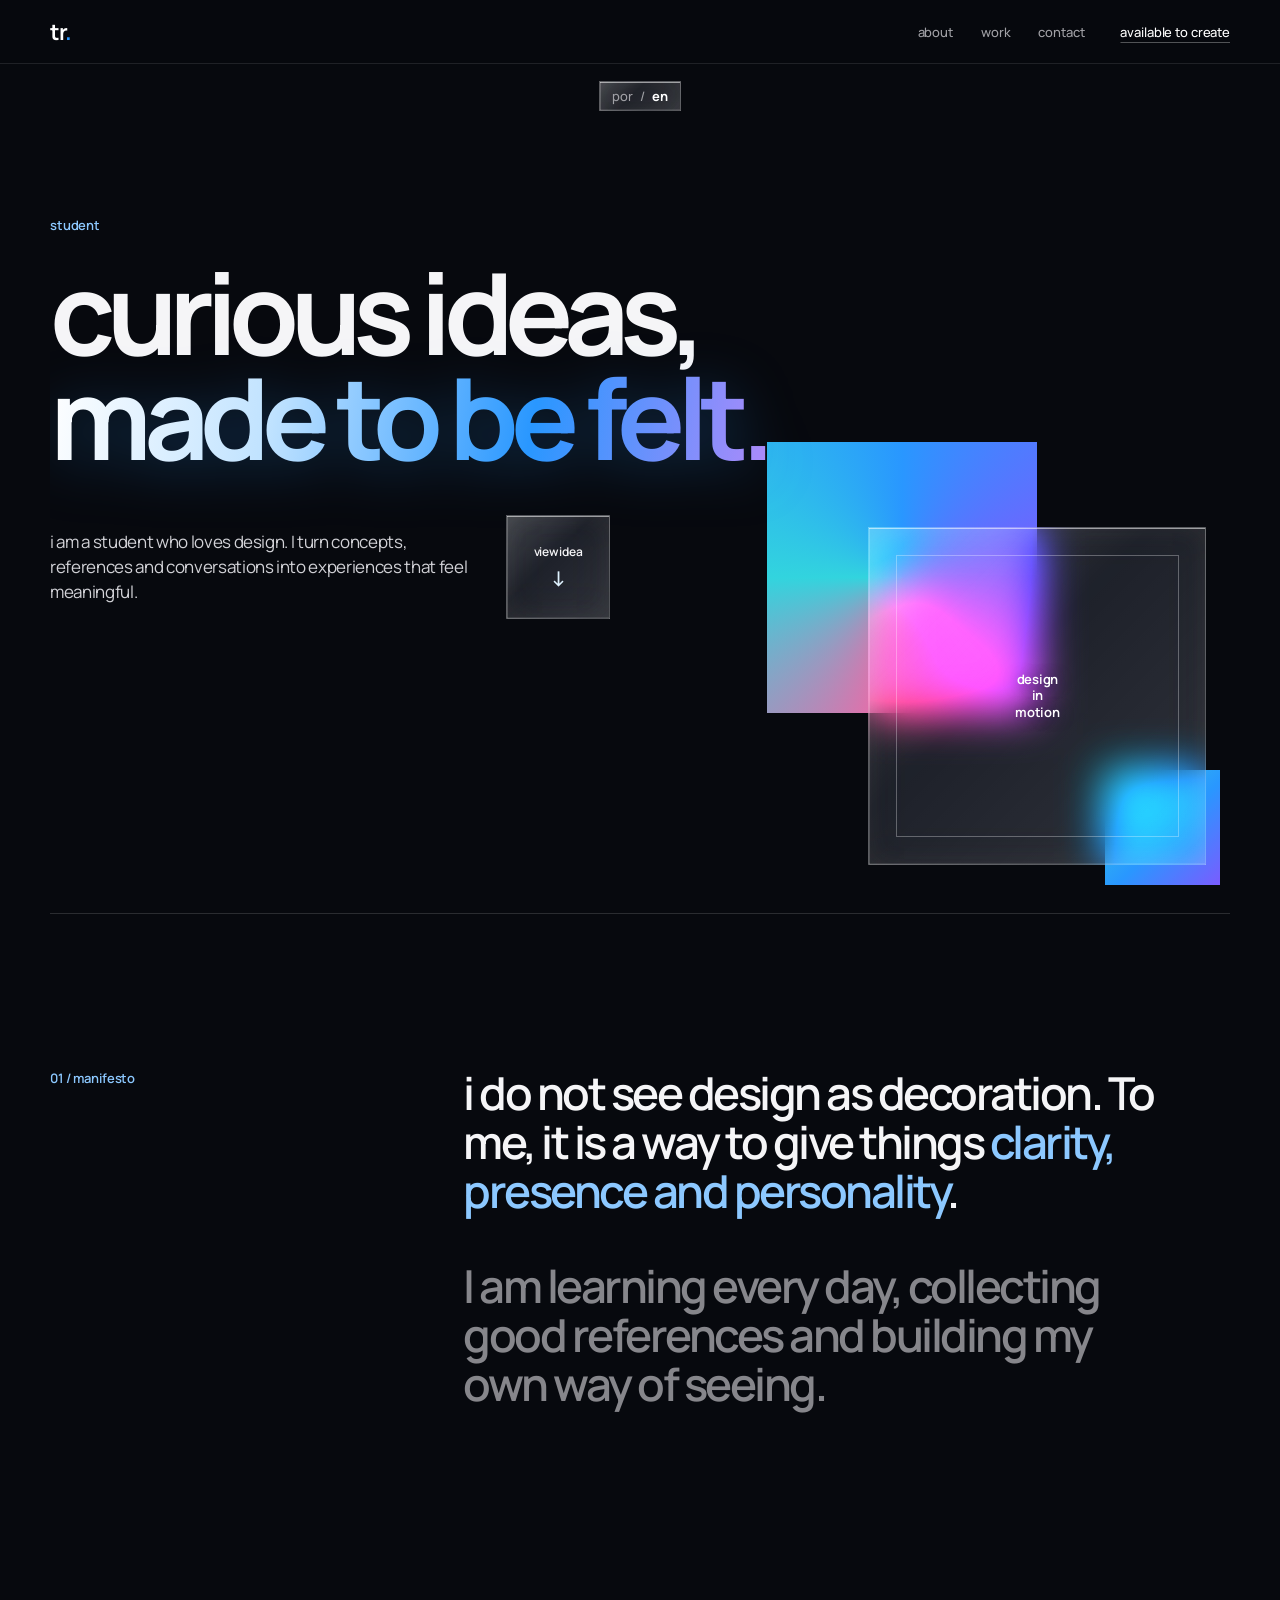
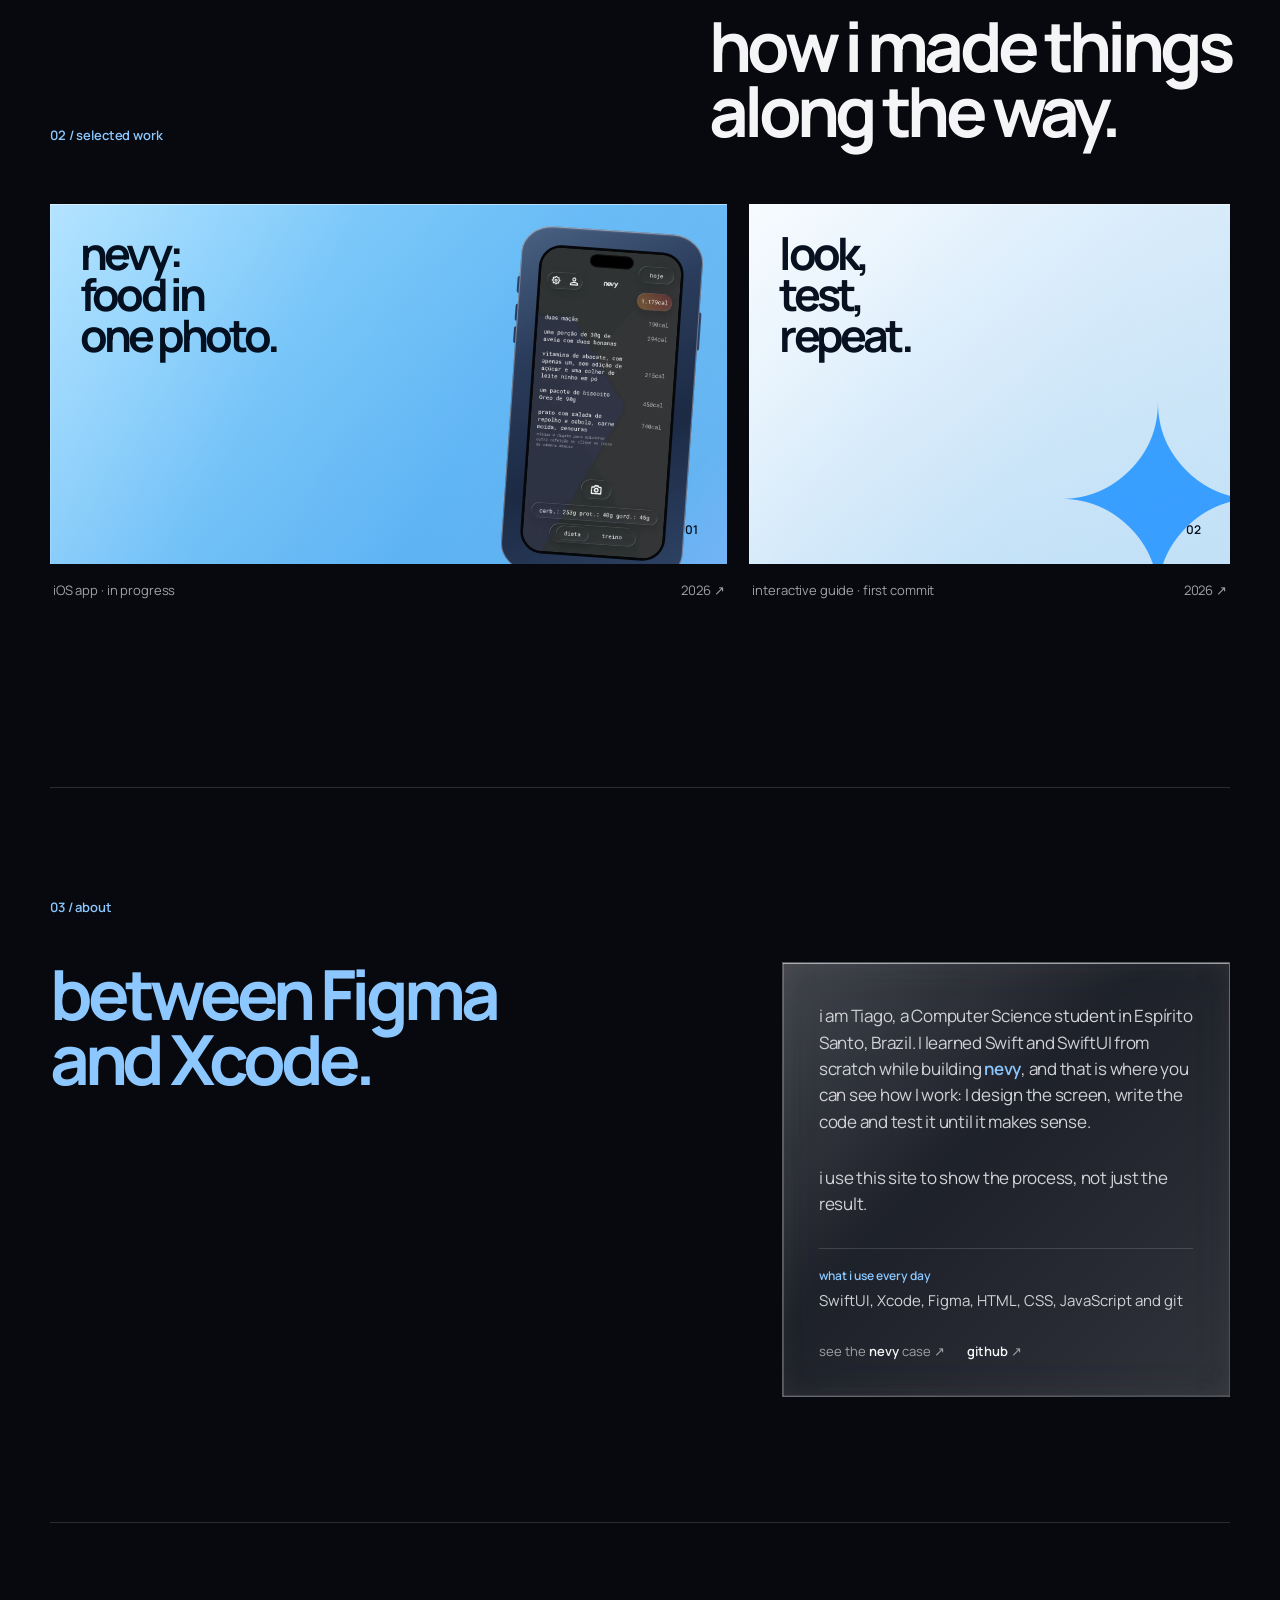
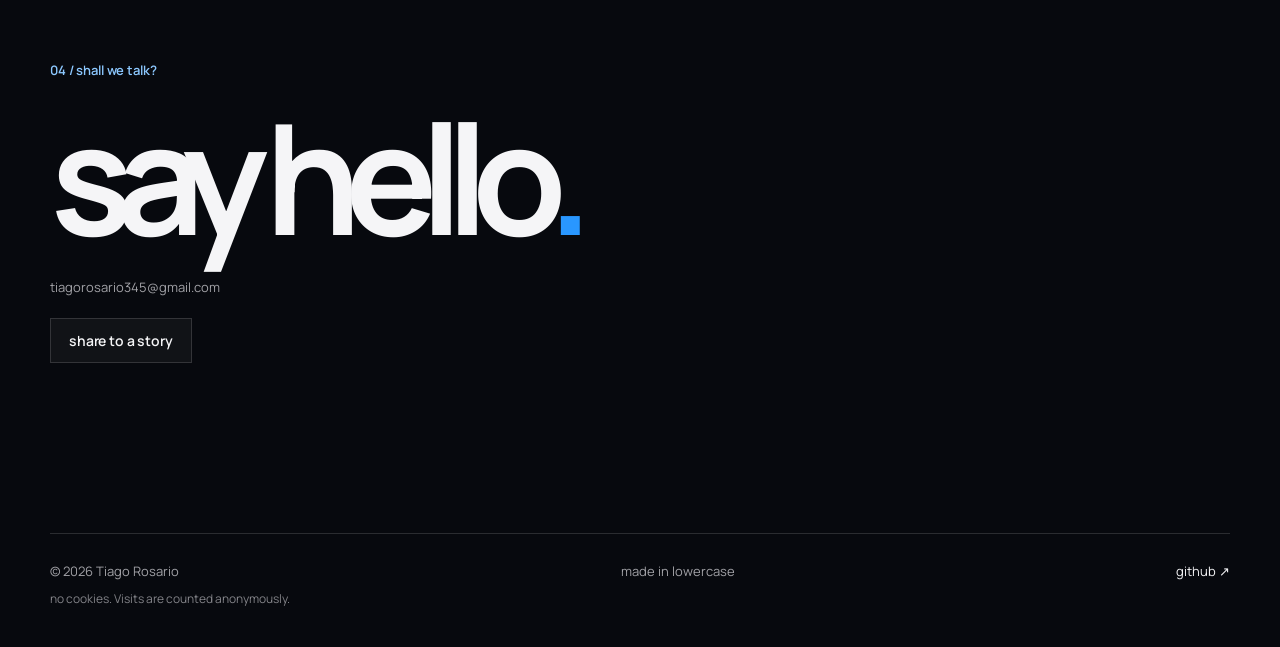
==== commit ded55dd8: "nevy landing: moldura uniforme, botões em azul nevy desativados, aviso de disponibilidade em 12/12 C" ====
--- a/index.html
+++ b/index.html
@@ -21,7 +21,7 @@
     <meta name="theme-color" content="#07090e" />
     <link rel="icon" type="image/svg+xml" href="favicon.svg" />
     <link rel="preload" href="fonts/manrope.woff2" as="font" type="font/woff2" crossorigin />
-    <link rel="stylesheet" href="styles.css?v=41" />
+    <link rel="stylesheet" href="styles.css?v=42" />
     <script type="application/ld+json">
       {
         "@context": "https://schema.org",
@@ -116,7 +116,7 @@
       <a href="https://github.com/tithr" target="_blank" rel="noreferrer">github ↗</a>
       <span class="footer-note" data-i18n="footer.privacy">sem cookies. As visitas são contadas de forma anônima.</span>
     </footer>
-    <script src="i18n.js?v=12"></script>
+    <script src="i18n.js?v=13"></script>
     <script src="lenis.min.js"></script>
     <script src="site.js?v=2"></script>
   </body>
--- a/styles.css
+++ b/styles.css
@@ -312,8 +312,12 @@
 .lp-hero h1 { margin: 18px 0 24px; font-size: clamp(42px, 6.2vw, 84px); letter-spacing: -.07em; line-height: .96; }
 .lp-hero h1 span { color: var(--acid); }
 .lp-cta { display: flex; flex-wrap: wrap; align-items: center; gap: 14px 26px; margin-top: 34px; }
-.lp-btn { display: inline-block; padding: 16px 24px; background: var(--acid); color: #fff; font-size: 16px; font-weight: 700; letter-spacing: -.02em; transition: background .2s, transform .2s; }
-.lp-btn:hover { background: #4aa8ff; transform: translateY(-2px); }
+.lp-btn { display: inline-block; padding: 16px 24px; border: 1px solid rgba(255,255,255,.2); background: #263384; color: #fff; font: inherit; font-size: 16px; font-weight: 700; letter-spacing: -.02em; }
+.lp-btn:disabled { cursor: not-allowed; }
+.lp-soon { max-width: 440px; margin: 22px 0 0; color: #d2d2d7; font-size: 15px; line-height: 1.5; }
+.status.lp-off { padding: 7px 14px; text-decoration: none; color: #fff; background: #263384; border: 1px solid rgba(255,255,255,.2); cursor: default; }
+.lp-big { margin: 24px 0 0; font-size: clamp(54px, 9vw, 128px); font-weight: 700; letter-spacing: -.09em; line-height: .9; }
+.lp-big span { color: #5a6be0; }
 .lp-link { color: var(--muted); font-size: 15px; font-weight: 500; transition: color .2s; }
 .lp-link:hover { color: var(--sky); }
 .lp-trust { display: flex; flex-wrap: wrap; gap: 8px 22px; margin: 34px 0 0; padding: 0; list-style: none; color: var(--muted); font-size: 13px; }
@@ -328,6 +332,9 @@
 .lp .phone::before { background: linear-gradient(90deg, #1d222c, #343b49); }
 .lp .phone::after { background: linear-gradient(270deg, #1d222c, #343b49); box-shadow: 0 calc(var(--pw, 300px) * .2) 0 #232934, 0 calc(var(--pw, 300px) * .36) 0 #232934; }
 .lp .phone-screen { border-radius: 13.6% / 6.3%; box-shadow: 0 0 0 1.5px #000; }
+.lp .phone { aspect-ratio: auto; }
+.lp .phone-screen { height: auto; aspect-ratio: 402 / 874; }
+.lp .phone-screen img, .lp .scroll-track { position: absolute; left: 0; top: 0; width: 100%; height: 100%; }
 .lp-static .scroll-track img { position: absolute; left: 0; top: 0; width: 100%; height: auto; animation: none; }
 .lp-section { padding: 120px 0 0; }
 .lp-section h2 { max-width: 760px; margin: 14px 0 0; font-size: clamp(32px, 4.4vw, 58px); font-weight: 700; letter-spacing: -.065em; line-height: 1; }
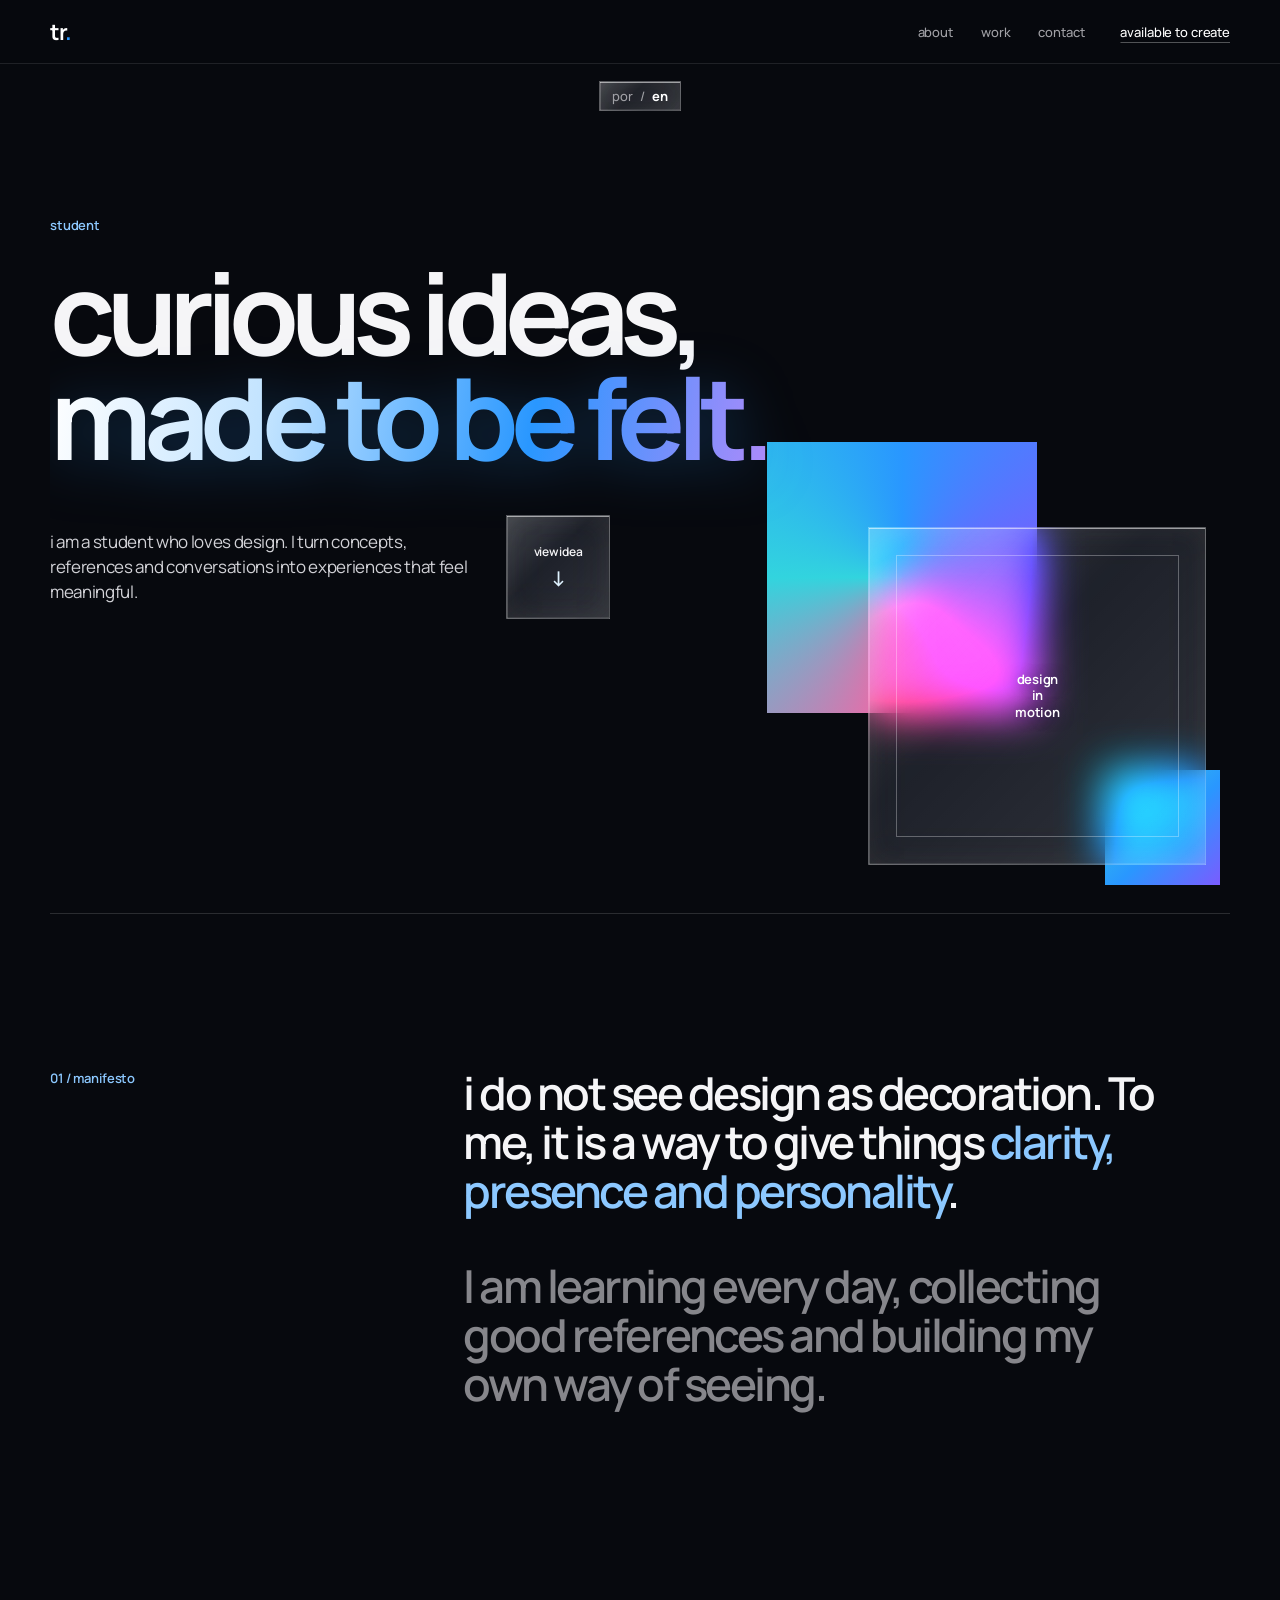
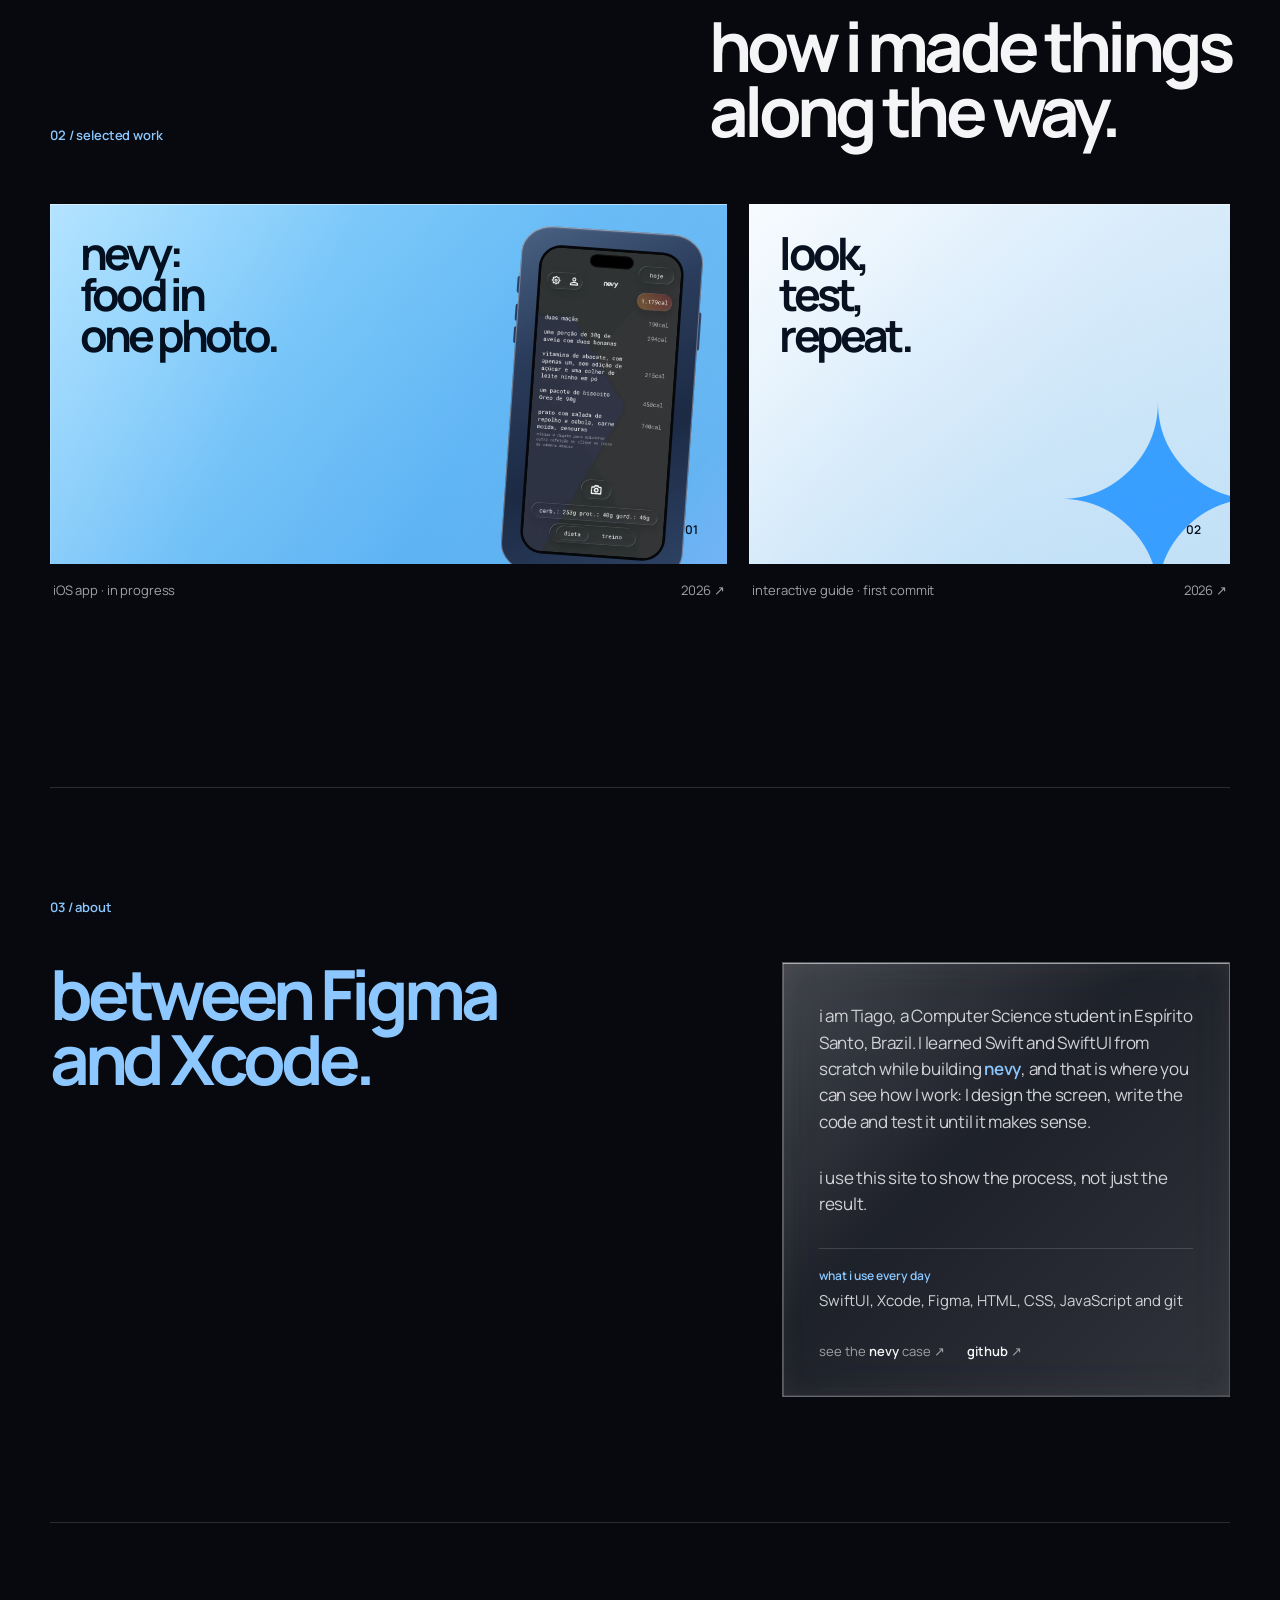
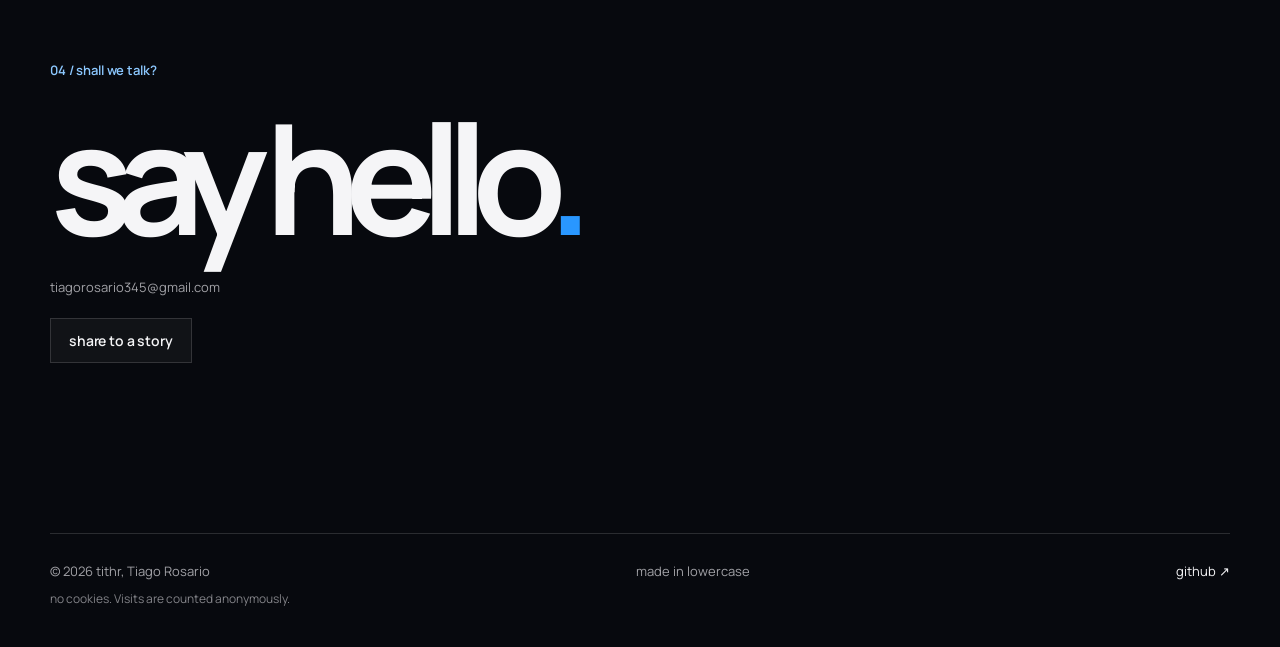
==== commit 83944b38: "compartilhar no story: escolha entre o início da página ou uma seção; rodapé © 2026 tithr, Tiago Ros" ====
--- a/index.html
+++ b/index.html
@@ -21,7 +21,7 @@
     <meta name="theme-color" content="#07090e" />
     <link rel="icon" type="image/svg+xml" href="favicon.svg" />
     <link rel="preload" href="fonts/manrope.woff2" as="font" type="font/woff2" crossorigin />
-    <link rel="stylesheet" href="styles.css?v=42" />
+    <link rel="stylesheet" href="styles.css?v=48" />
     <script type="application/ld+json">
       {
         "@context": "https://schema.org",
@@ -106,18 +106,28 @@
         <p class="eyebrow" data-i18n="contact.eyebrow">04 / vamos conversar?</p>
         <a href="mailto:tiagorosario345@gmail.com" data-i18n="contact.cta">dizer oi<span>.</span></a>
         <p class="contact-note">tiagorosario345@gmail.com</p>
-        <button class="share" type="button" data-share="img/story/home.jpg" data-share-url="https://tithr.github.io/portfolio/"><span data-i18n="share.btn">compartilhar no story</span></button><span class="share-note" role="status" aria-live="polite"></span>
+        <button class="share" type="button" data-share-toggle aria-expanded="false" aria-controls="share-picker"><span data-i18n="share.btn">compartilhar no story</span></button>
+        <div class="share-picker" id="share-picker" hidden>
+          <p data-i18n="share.pick">escolha o que mostrar no story</p>
+          <ul>
+          <li><button type="button" data-share="img/story/home.jpg" data-share-url="https://tithr.github.io/portfolio/"><span data-i18n="share.s.top">início da página</span></button></li>
+          <li><button type="button" data-share="img/story/home-manifesto.jpg" data-share-url="https://tithr.github.io/portfolio/#manifesto"><span data-i18n="share.s.manifesto">manifesto</span></button></li>
+          <li><button type="button" data-share="img/story/home-trabalhos.jpg" data-share-url="https://tithr.github.io/portfolio/#trabalhos"><span data-i18n="share.s.trabalhos">trabalhos</span></button></li>
+          <li><button type="button" data-share="img/story/home-sobre.jpg" data-share-url="https://tithr.github.io/portfolio/#sobre"><span data-i18n="share.s.sobre">sobre</span></button></li>
+          <li><button type="button" data-share="img/story/home-contato.jpg" data-share-url="https://tithr.github.io/portfolio/#contato"><span data-i18n="share.s.contato">contato</span></button></li>
+          </ul>
+        </div><span class="share-note" role="status" aria-live="polite"></span>
       </section>
     </main>
 
     <footer class="wrap">
-      <span>© 2026 Tiago Rosario</span>
+      <span>© 2026 tithr, Tiago Rosario</span>
       <span data-i18n="footer.made">feito em minúsculas</span>
       <a href="https://github.com/tithr" target="_blank" rel="noreferrer">github ↗</a>
       <span class="footer-note" data-i18n="footer.privacy">sem cookies. As visitas são contadas de forma anônima.</span>
     </footer>
-    <script src="i18n.js?v=13"></script>
+    <script src="i18n.js?v=16"></script>
     <script src="lenis.min.js"></script>
-    <script src="site.js?v=2"></script>
+    <script src="site.js?v=3"></script>
   </body>
 </html>
--- a/styles.css
+++ b/styles.css
@@ -160,6 +160,12 @@
 .share { display: inline-block; margin-top: 22px; padding: 12px 18px; border: 1px solid var(--line); background: rgba(255,255,255,.04); color: var(--ink); font: inherit; font-size: 14px; font-weight: 600; letter-spacing: -.01em; cursor: pointer; transition: border-color .2s, color .2s; }
 .share:hover { border-color: var(--sky); color: var(--sky); }
 .share[aria-busy="true"] { opacity: .6; cursor: progress; }
+.share-picker { margin-top: 14px; padding: 16px 18px 18px; max-width: 560px; border: 1px solid var(--line); background: rgba(255,255,255,.03); }
+.share-picker p { margin: 0 0 12px; color: var(--muted); font-size: 13px; }
+.share-picker ul { display: flex; flex-wrap: wrap; gap: 8px; margin: 0; padding: 0; list-style: none; }
+.share-picker button { padding: 9px 14px; border: 1px solid var(--line); background: rgba(255,255,255,.04); color: var(--ink); font: inherit; font-size: 13px; font-weight: 600; cursor: pointer; transition: border-color .2s, color .2s; }
+.share-picker button:hover { border-color: var(--sky); color: var(--sky); }
+.share-picker button[aria-busy="true"] { opacity: .6; cursor: progress; }
 .share-note { display: block; min-height: 20px; margin-top: 12px; color: var(--muted); font-size: 13px; }
 .case-next .share { margin-top: 28px; }
 
@@ -312,10 +318,10 @@
 .lp-hero h1 { margin: 18px 0 24px; font-size: clamp(42px, 6.2vw, 84px); letter-spacing: -.07em; line-height: .96; }
 .lp-hero h1 span { color: var(--acid); }
 .lp-cta { display: flex; flex-wrap: wrap; align-items: center; gap: 14px 26px; margin-top: 34px; }
-.lp-btn { display: inline-block; padding: 16px 24px; border: 1px solid rgba(255,255,255,.2); background: #263384; color: #fff; font: inherit; font-size: 16px; font-weight: 700; letter-spacing: -.02em; }
+.lp-btn { display: inline-block; padding: 16px 30px; border: 0; border-radius: 999px; background: #263384; color: #fff; font: inherit; font-size: 16px; font-weight: 700; letter-spacing: -.02em; }
 .lp-btn:disabled { cursor: not-allowed; }
 .lp-soon { max-width: 440px; margin: 22px 0 0; color: #d2d2d7; font-size: 15px; line-height: 1.5; }
-.status.lp-off { padding: 7px 14px; text-decoration: none; color: #fff; background: #263384; border: 1px solid rgba(255,255,255,.2); cursor: default; }
+.status.lp-off { padding: 8px 18px; text-decoration: none; color: #fff; border-radius: 999px; background: #263384; cursor: default; }
 .lp-big { margin: 24px 0 0; font-size: clamp(54px, 9vw, 128px); font-weight: 700; letter-spacing: -.09em; line-height: .9; }
 .lp-big span { color: #5a6be0; }
 .lp-link { color: var(--muted); font-size: 15px; font-weight: 500; transition: color .2s; }
@@ -339,11 +345,11 @@
 .lp-section { padding: 120px 0 0; }
 .lp-section h2 { max-width: 760px; margin: 14px 0 0; font-size: clamp(32px, 4.4vw, 58px); font-weight: 700; letter-spacing: -.065em; line-height: 1; }
 .lp-steps { display: grid; grid-template-columns: repeat(3, minmax(0, 1fr)); gap: 20px; margin-top: 56px; }
-.lp-steps article { position: relative; display: flex; flex-direction: column; overflow: hidden; padding: 30px 28px 0; border: 1px solid var(--line); background: radial-gradient(120% 70% at 50% 100%, rgba(41,151,255,.20), transparent 70%), #0b0e14; }
+.lp-steps article { position: relative; text-align: center; display: flex; flex-direction: column; overflow: hidden; padding: 30px 28px 0; border: 1px solid var(--line); background: radial-gradient(120% 70% at 50% 100%, rgba(41,151,255,.20), transparent 70%), #0b0e14; }
 .lp-steps .case-num { order: 1; }
 .lp-steps h3 { order: 2; margin: 8px 0 12px; font-size: clamp(22px, 2.3vw, 30px); font-weight: 700; letter-spacing: -.05em; line-height: 1.05; }
 .lp-steps h3 { min-height: 2.1em; }
-.lp-steps p { order: 3; min-height: 6.4em; max-width: 340px; margin: 0; color: #d2d2d7; font-size: 16px; letter-spacing: -.012em; line-height: 1.55; }
+.lp-steps p { margin-inline: auto; order: 3; min-height: 6.4em; max-width: 340px; margin: 0; color: #d2d2d7; font-size: 16px; letter-spacing: -.012em; line-height: 1.55; }
 .lp-steps .phone { order: 4; --pw: 260px; width: 72%; max-width: 300px; margin: 36px auto -26%; flex: none; }
 .lp-split { display: grid; grid-template-columns: minmax(0, .9fr) minmax(0, 1.1fr); gap: 64px; align-items: center; }
 .lp-split-copy p:not(.eyebrow) { max-width: 520px; margin: 22px 0 0; color: #d2d2d7; font-size: 17px; letter-spacing: -.015em; line-height: 1.58; }
@@ -460,3 +466,7 @@
 .scroll-go b { position: absolute; right: 6cqw; font-size: 5.4cqw; font-weight: 400; opacity: .85; }
 @media (prefers-reduced-motion: reduce) { .scroll-track img { animation: none; } }
 .lp-hero, .lp-steps article { overflow-x: clip; }
+#privacidade { grid-template-columns: minmax(0, 1fr); gap: 44px; text-align: center; }
+#privacidade h2, #privacidade .lp-split-copy p:not(.eyebrow) { margin-inline: auto; }
+#privacidade .lp-feats-col { grid-template-columns: repeat(2, minmax(0, 1fr)); width: 100%; max-width: 760px; margin: 0 auto; }
+@media (max-width: 650px) { #privacidade .lp-feats-col { grid-template-columns: minmax(0, 1fr); } }
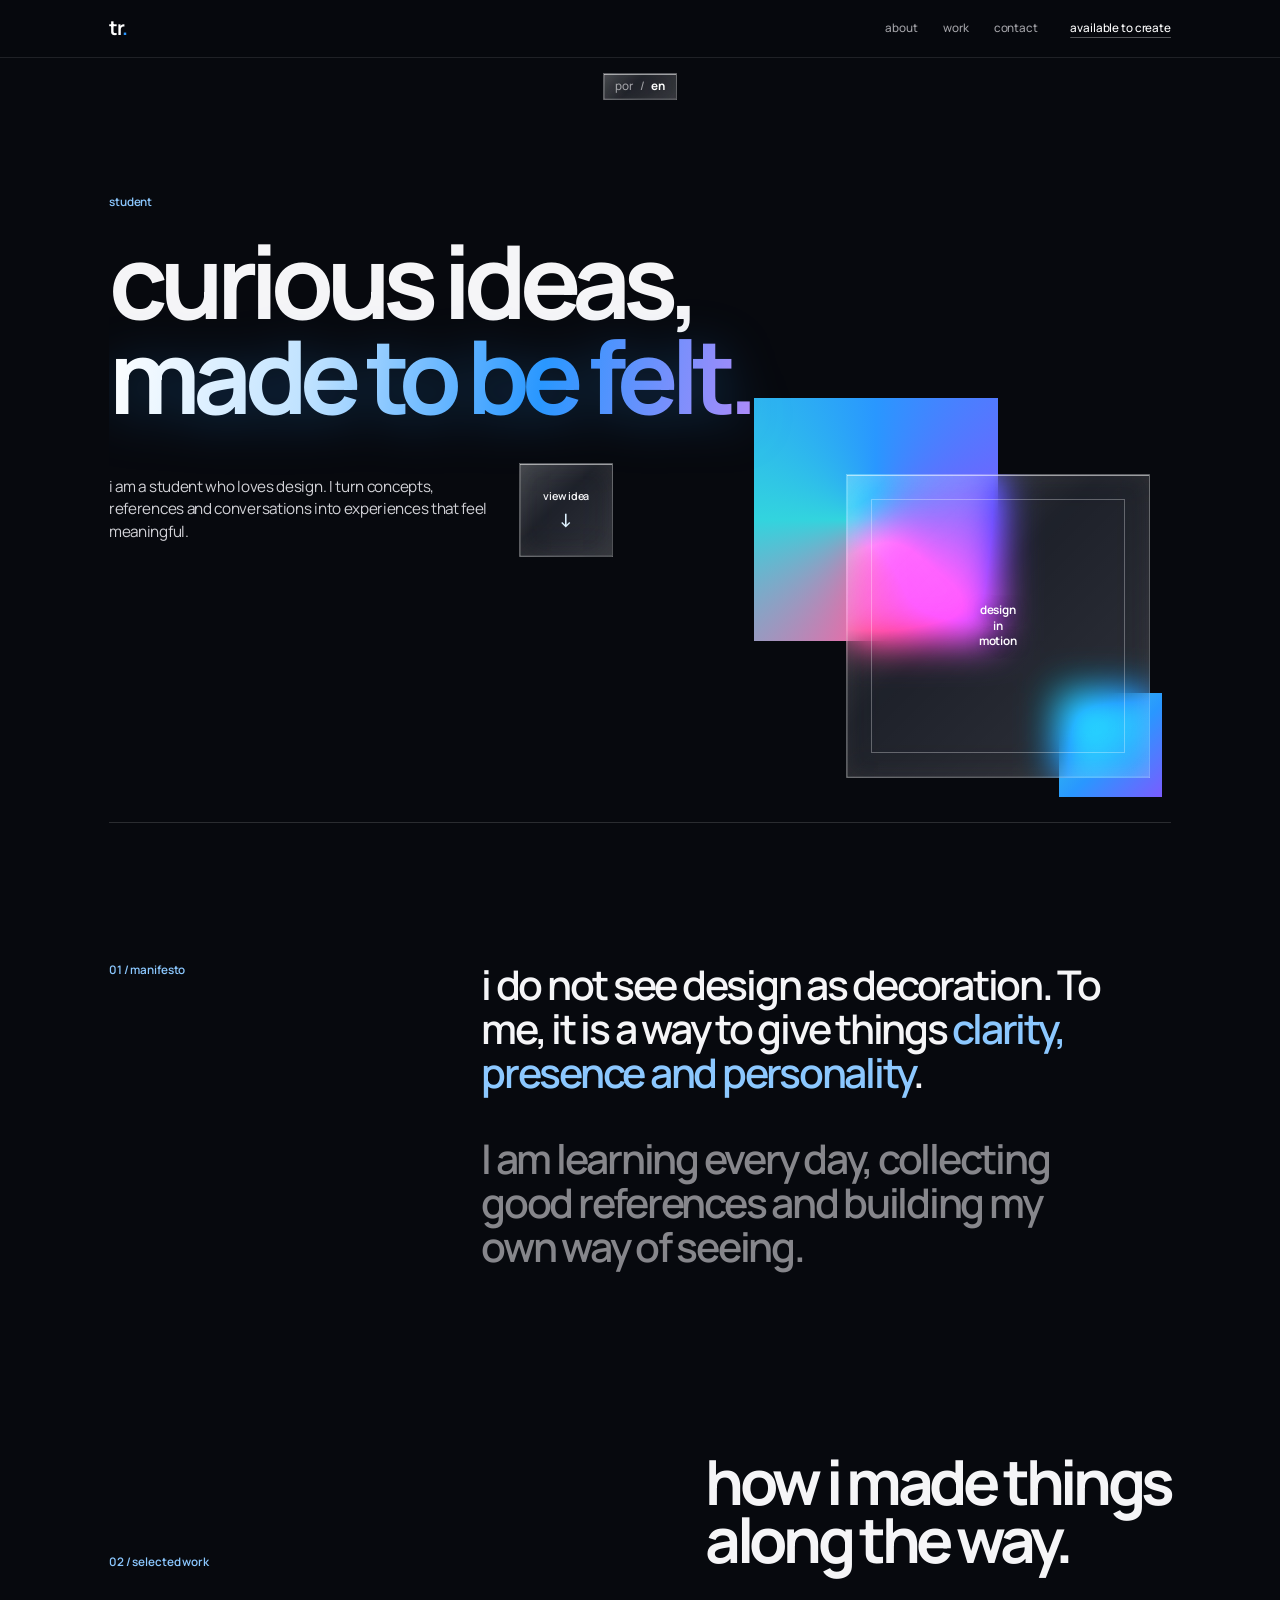
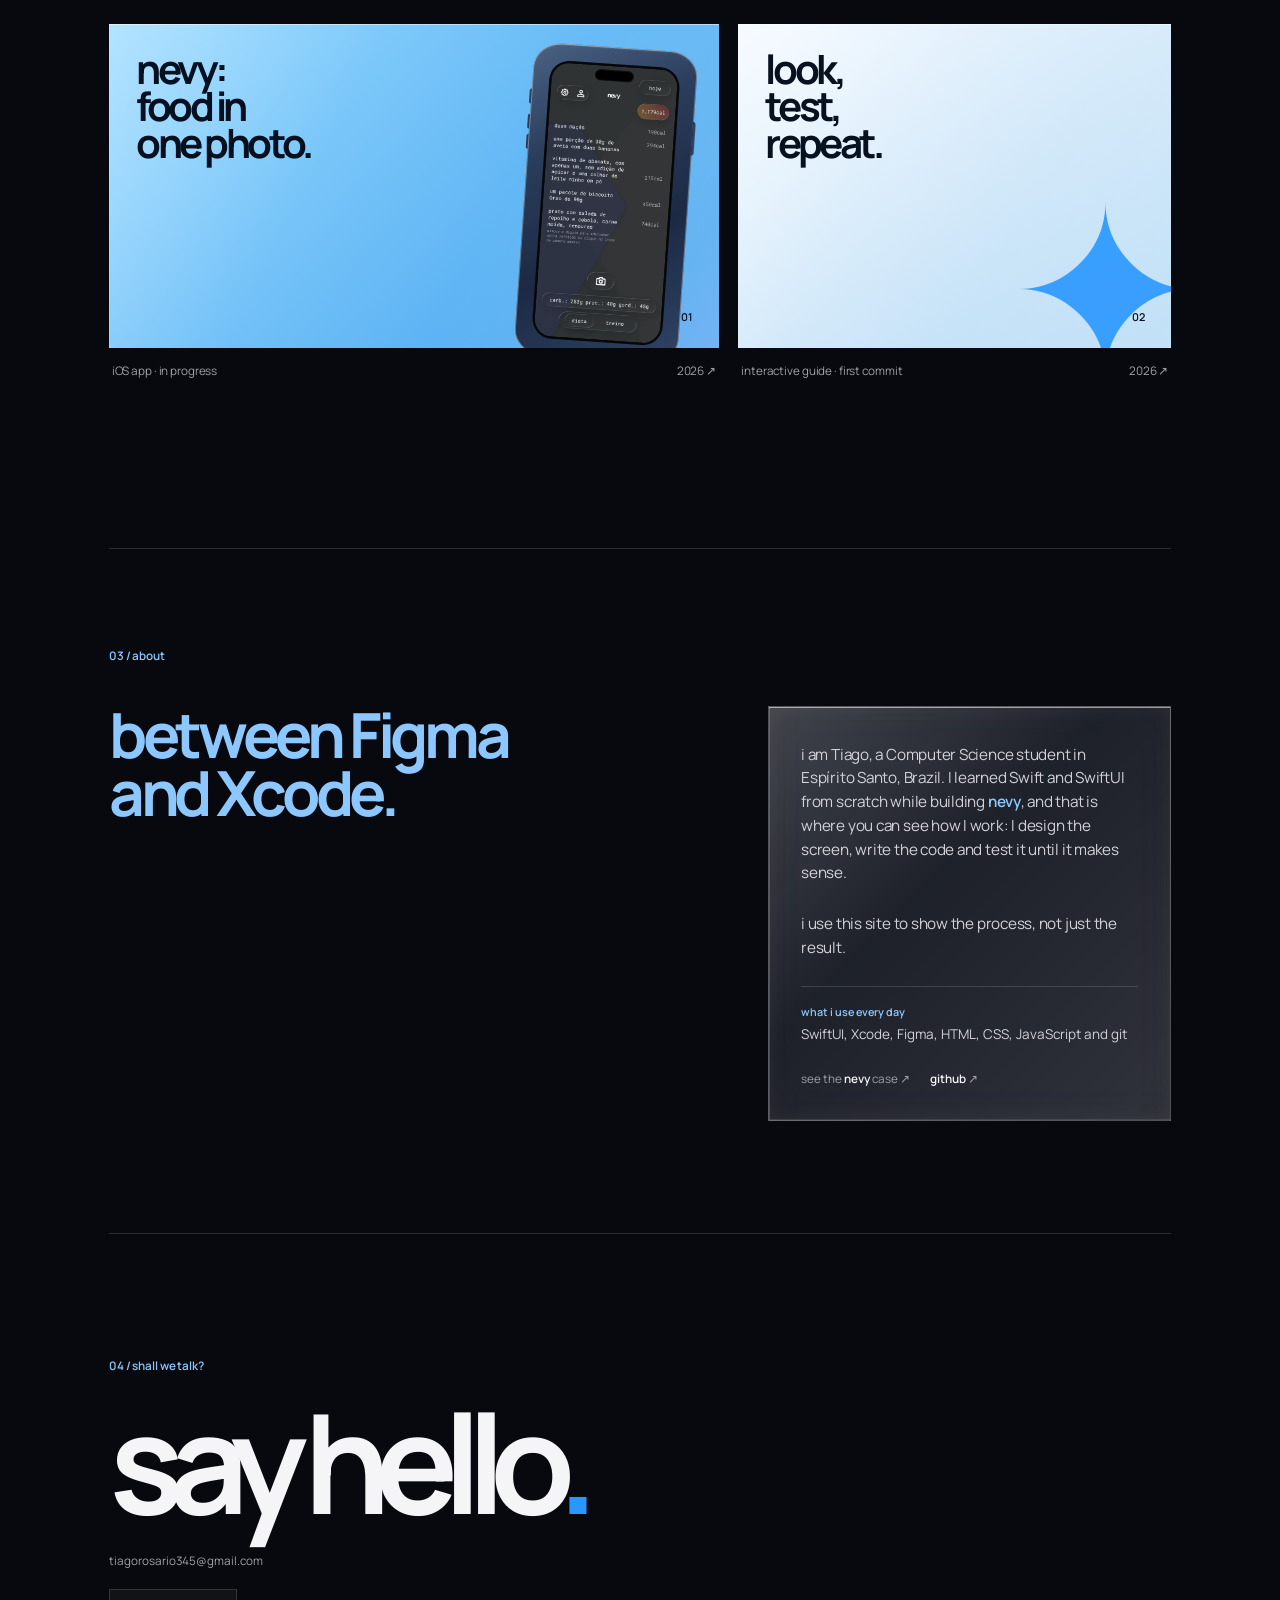
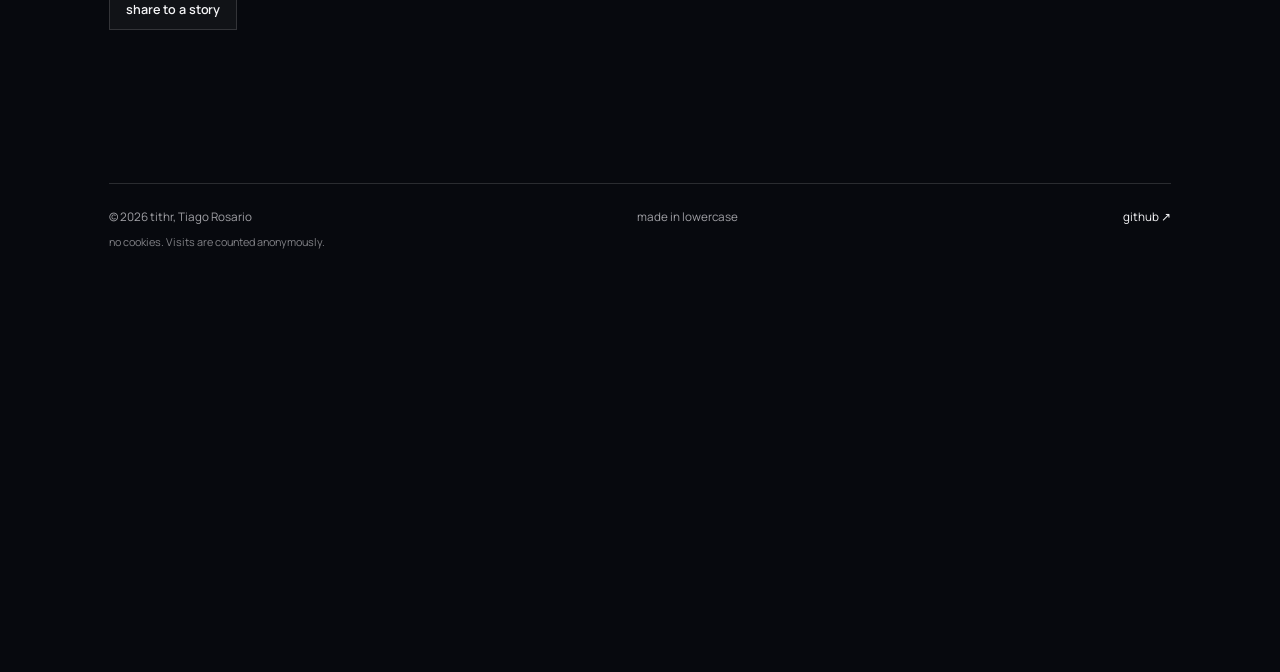
==== commit 0cbde1fa: "telas largas: site inteiro 10% menor em zoom 100% Co-Authored-By: Claude Sonnet 5.5 <noreply@anthrop" ====
--- a/index.html
+++ b/index.html
@@ -21,7 +21,7 @@
     <meta name="theme-color" content="#07090e" />
     <link rel="icon" type="image/svg+xml" href="favicon.svg" />
     <link rel="preload" href="fonts/manrope.woff2" as="font" type="font/woff2" crossorigin />
-    <link rel="stylesheet" href="styles.css?v=48" />
+    <link rel="stylesheet" href="styles.css?v=49" />
     <script type="application/ld+json">
       {
         "@context": "https://schema.org",
--- a/styles.css
+++ b/styles.css
@@ -470,3 +470,6 @@
 #privacidade h2, #privacidade .lp-split-copy p:not(.eyebrow) { margin-inline: auto; }
 #privacidade .lp-feats-col { grid-template-columns: repeat(2, minmax(0, 1fr)); width: 100%; max-width: 760px; margin: 0 auto; }
 @media (max-width: 650px) { #privacidade .lp-feats-col { grid-template-columns: minmax(0, 1fr); } }
+
+/* telas largas: o site inteiro fica um pouco menor em zoom 100% */
+@media (min-width: 1000px) { body { zoom: .9; } }
